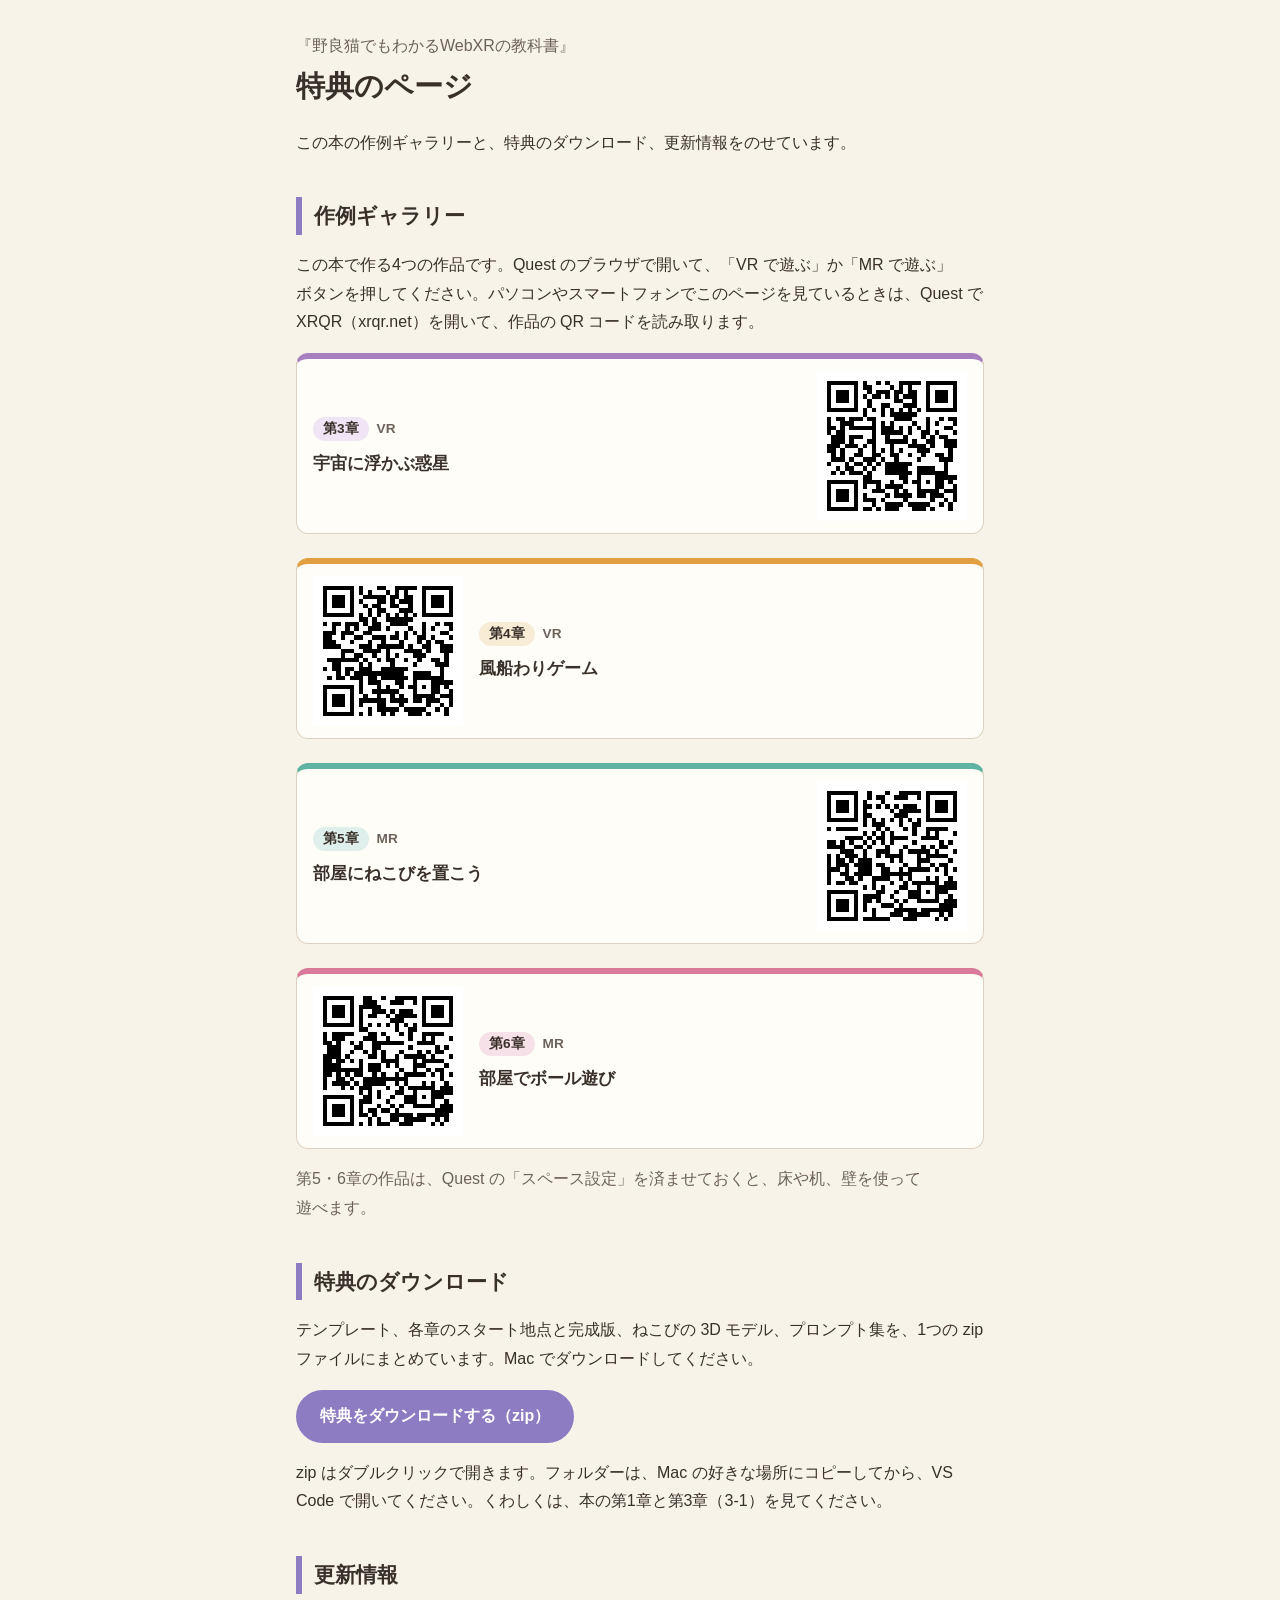
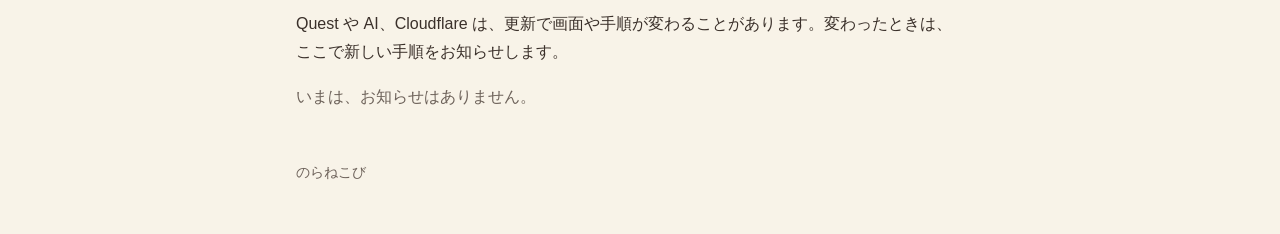
==== index.html @ 4e74f36b "VR・MR の文字を章の札の横に置いた" ====
<!doctype html>
<html lang="ja">
<head>
<meta charset="utf-8">
<meta name="viewport" content="width=device-width, initial-scale=1">
<title>特典のページ｜野良猫でもわかるWebXRの教科書</title>
<meta name="description" content="『野良猫でもわかるWebXRの教科書』の特典のページ。作例ギャラリー、特典のダウンロード、更新情報をのせています。">
<!-- 本の特典のページ（https://bb999.github.io/webxr-book/）。samples/tools/make-site.sh が、作例ギャラリーと特典の zip といっしょに組んで公開する -->
<style>
  :root { --ink: #3a302a; --sub: #6d625a; --paper: #f8f3e8; --card: #fffdf8; --line: #ddd2c2; --accent: #8e7cc3; }
  * { box-sizing: border-box; }
  body { margin: 0; background: var(--paper); color: var(--ink); font-family: "Hiragino Sans", "Hiragino Kaku Gothic ProN", "BIZ UDPGothic", "Noto Sans JP", sans-serif; line-height: 1.8; word-break: auto-phrase; }
  main { max-width: 720px; margin: 0 auto; padding: 32px 16px 48px; }
  .book { margin: 0; color: var(--sub); }
  h1 { margin: 0 0 8px; font-size: 1.8rem; }
  h2 { margin: 40px 0 12px; padding-left: 12px; border-left: 6px solid var(--accent); font-size: 1.3rem; }
  .works { list-style: none; margin: 0; padding: 0; display: grid; gap: 24px; }
  .works li:nth-child(even) a { flex-direction: row-reverse; }   /* QR コードを左右交互に置いて、となりの QR コードと離す（XRQR は、カメラにほかの QR コードも映ると読み取りに失敗する） */
  .works a { display: flex; align-items: center; gap: 16px; padding: 12px 16px; background: var(--card); border: 1px solid var(--line); border-top: 6px solid var(--ch); border-radius: 12px; color: inherit; text-decoration: none; }
  .works a:hover, .works a:focus-visible { border-color: var(--ch); }
  .name { flex: 1; }
  .ch { display: inline-block; padding: 0 10px; border-radius: 999px; background: var(--pale); font-size: 0.85rem; font-weight: bold; }
  .kind { margin-left: 8px; font-size: 0.85rem; font-weight: bold; color: var(--sub); }
  .works b { display: block; margin-top: 6px; font-size: 1.05rem; }
  .qr { flex: none; width: 150px; padding: 10px; background: #fff; }   /* まわりの白は、読み取りに要る余白 */
  .qr svg { display: block; width: 100%; height: auto; }
  .download { display: inline-block; padding: 12px 24px; border-radius: 999px; background: var(--accent); color: #fff; font-weight: bold; text-decoration: none; }
  .note, .empty { color: var(--sub); }
  footer { margin-top: 48px; color: var(--sub); font-size: 0.9rem; }
</style>
</head>
<body>
<main>
  <header>
    <p class="book">『野良猫でもわかるWebXRの教科書』</p>
    <h1>特典のページ</h1>
    <p>この本の作例ギャラリーと、特典のダウンロード、更新情報をのせています。</p>
  </header>

  <section>
    <h2>作例ギャラリー</h2>
    <p>この本で作る4つの作品です。Quest のブラウザで開いて、「VR で遊ぶ」か「MR で遊ぶ」ボタンを押してください。パソコンやスマートフォンでこのページを見ているときは、Quest で XRQR（xrqr.net）を開いて、作品の QR コードを読み取ります。</p>
    <ul class="works">
      <li><a href="ch03/" style="--ch: #a67fbf; --pale: #efe5f4"><span class="name"><span class="ch">第3章</span><span class="kind">VR</span><b>宇宙に浮かぶ惑星</b></span><span class="qr"><svg xmlns="http://www.w3.org/2000/svg" viewBox="0 0 29 29" shape-rendering="crispEdges"><path fill="#ffffff" d="M0 0h29v29H0z"/><path stroke="#000000" d="M0 0.5h7m1 0h1m2 0h1m1 0h1m2 0h5m1 0h7M0 1.5h1m5 0h1m1 0h2m4 0h1m1 0h1m1 0h1m3 0h1m5 0h1M0 2.5h1m1 0h3m1 0h1m2 0h1m1 0h3m1 0h2m1 0h2m2 0h1m1 0h3m1 0h1M0 3.5h1m1 0h3m1 0h1m1 0h1m1 0h2m1 0h1m1 0h1m1 0h3m2 0h1m1 0h3m1 0h1M0 4.5h1m1 0h3m1 0h1m2 0h1m5 0h2m2 0h1m2 0h1m1 0h3m1 0h1M0 5.5h1m5 0h1m2 0h1m2 0h2m3 0h3m2 0h1m5 0h1M0 6.5h7m1 0h1m1 0h1m1 0h1m1 0h1m1 0h1m1 0h1m1 0h1m1 0h7M8 7.5h1m3 0h1m1 0h6M0 8.5h1m1 0h2m1 0h3m1 0h2m4 0h4m3 0h1m2 0h1m1 0h2M0 9.5h1m2 0h3m4 0h1m1 0h1m1 0h1m4 0h1m2 0h1m1 0h1m3 0h1M0 10.5h2m1 0h1m1 0h6m1 0h3m1 0h1m1 0h1m1 0h1m1 0h1m3 0h2M0 11.5h1m1 0h2m6 0h1m1 0h5m1 0h1m2 0h2m1 0h1m3 0h1M1 12.5h3m1 0h3m2 0h1m2 0h1m3 0h1m3 0h1m1 0h1m1 0h2M1 13.5h3m1 0h1m3 0h2m2 0h5m1 0h1m2 0h2m2 0h3M0 14.5h3m1 0h3m1 0h1m1 0h1m3 0h1m3 0h4m1 0h1m2 0h3M0 15.5h2m1 0h1m3 0h1m2 0h1m1 0h1m1 0h1m1 0h1m3 0h3m4 0h1M1 16.5h1m1 0h1m2 0h2m2 0h2m2 0h2m2 0h1m2 0h1m2 0h2m1 0h1M1 17.5h3m1 0h1m2 0h3m1 0h1m2 0h1m4 0h1m4 0h3M0 18.5h1m3 0h1m1 0h2m1 0h1m1 0h1m1 0h6m7 0h1M2 19.5h1m1 0h2m2 0h1m1 0h1m2 0h5m2 0h4m2 0h1M1 20.5h1m1 0h1m1 0h3m1 0h1m3 0h6m1 0h7M8 21.5h2m6 0h2m2 0h1m3 0h5M0 22.5h7m1 0h4m2 0h1m2 0h1m1 0h2m1 0h1m1 0h2m1 0h1M0 23.5h1m5 0h1m1 0h1m2 0h1m1 0h4m3 0h1m3 0h2m2 0h1M0 24.5h1m1 0h3m1 0h1m3 0h3m2 0h1m1 0h1m2 0h5m1 0h3M0 25.5h1m1 0h3m1 0h1m1 0h1m4 0h1m1 0h4m1 0h2m1 0h3m2 0h1M0 26.5h1m1 0h3m1 0h1m1 0h3m1 0h1m4 0h1m5 0h1m2 0h1m1 0h1M0 27.5h1m5 0h1m3 0h1m2 0h4m1 0h5m2 0h1m1 0h1M0 28.5h7m1 0h2m1 0h1m1 0h3m3 0h3m1 0h1m3 0h1"/></svg>
</span></a></li>
      <li><a href="ch04/" style="--ch: #e0a040; --pale: #f8ecd6"><span class="name"><span class="ch">第4章</span><span class="kind">VR</span><b>風船わりゲーム</b></span><span class="qr"><svg xmlns="http://www.w3.org/2000/svg" viewBox="0 0 29 29" shape-rendering="crispEdges"><path fill="#ffffff" d="M0 0h29v29H0z"/><path stroke="#000000" d="M0 0.5h7m1 0h1m3 0h2m2 0h5m1 0h7M0 1.5h1m5 0h1m1 0h1m1 0h1m3 0h1m1 0h1m1 0h1m3 0h1m5 0h1M0 2.5h1m1 0h3m1 0h1m2 0h5m1 0h2m1 0h2m2 0h1m1 0h3m1 0h1M0 3.5h1m1 0h3m1 0h1m1 0h1m3 0h2m1 0h1m1 0h3m2 0h1m1 0h3m1 0h1M0 4.5h1m1 0h3m1 0h1m2 0h1m1 0h2m2 0h2m2 0h1m2 0h1m1 0h3m1 0h1M0 5.5h1m5 0h1m3 0h1m1 0h2m3 0h3m2 0h1m5 0h1M0 6.5h7m1 0h1m1 0h1m1 0h1m1 0h1m1 0h1m1 0h1m1 0h1m1 0h7M8 7.5h2m1 0h1m2 0h6M0 8.5h1m1 0h2m1 0h3m1 0h1m1 0h2m2 0h4m3 0h1m2 0h1m1 0h2M2 9.5h1m2 0h1m1 0h1m2 0h3m1 0h1m4 0h1m2 0h1m1 0h1m3 0h1M0 10.5h3m1 0h3m2 0h2m5 0h1m1 0h1m1 0h1m1 0h1m3 0h2M0 11.5h2m2 0h1m2 0h2m2 0h3m1 0h2m1 0h1m2 0h2m1 0h1m3 0h1M0 12.5h3m3 0h1m3 0h1m2 0h1m3 0h1m3 0h1m1 0h1m1 0h2M0 13.5h4m4 0h3m1 0h6m1 0h1m2 0h2m2 0h3M4 14.5h3m2 0h4m1 0h1m3 0h4m1 0h1m2 0h3M4 15.5h1m2 0h2m2 0h1m2 0h1m1 0h1m3 0h3m4 0h1M1 16.5h7m1 0h1m2 0h1m1 0h2m2 0h1m2 0h1m2 0h2m1 0h1M2 17.5h2m4 0h1m1 0h1m4 0h1m4 0h1m4 0h3M0 18.5h1m1 0h2m1 0h2m1 0h3m2 0h6m7 0h1M3 19.5h1m1 0h1m1 0h11m2 0h4m2 0h1M1 20.5h1m1 0h2m1 0h3m1 0h2m1 0h6m1 0h7M8 21.5h1m1 0h3m3 0h2m2 0h1m3 0h5M0 22.5h7m1 0h1m3 0h1m1 0h1m2 0h1m1 0h2m1 0h1m1 0h2m1 0h1M0 23.5h1m5 0h1m1 0h1m2 0h6m3 0h1m3 0h2m2 0h1M0 24.5h1m1 0h3m1 0h1m2 0h1m2 0h1m2 0h1m1 0h1m2 0h5m1 0h3M0 25.5h1m1 0h3m1 0h1m1 0h6m1 0h4m1 0h2m1 0h3m2 0h1M0 26.5h1m1 0h3m1 0h1m1 0h1m3 0h2m3 0h1m5 0h1m2 0h1m1 0h1M0 27.5h1m5 0h1m3 0h1m1 0h5m1 0h5m2 0h1m1 0h1M0 28.5h7m1 0h1m1 0h1m2 0h1m1 0h1m3 0h3m1 0h1m3 0h1"/></svg>
</span></a></li>
      <li><a href="ch05/" style="--ch: #5fb3a1; --pale: #dff0ec"><span class="name"><span class="ch">第5章</span><span class="kind">MR</span><b>部屋にねこびを置こう</b></span><span class="qr"><svg xmlns="http://www.w3.org/2000/svg" viewBox="0 0 29 29" shape-rendering="crispEdges"><path fill="#ffffff" d="M0 0h29v29H0z"/><path stroke="#000000" d="M0 0.5h7m2 0h1m3 0h1m2 0h5m1 0h7M0 1.5h1m5 0h1m2 0h1m1 0h2m2 0h3m2 0h1m1 0h1m5 0h1M0 2.5h1m1 0h3m1 0h1m1 0h1m3 0h1m9 0h1m1 0h3m1 0h1M0 3.5h1m1 0h3m1 0h1m1 0h2m1 0h1m1 0h1m1 0h1m1 0h3m2 0h1m1 0h3m1 0h1M0 4.5h1m1 0h3m1 0h1m1 0h1m5 0h1m1 0h5m1 0h1m1 0h3m1 0h1M0 5.5h1m5 0h1m1 0h2m5 0h3m4 0h1m5 0h1M0 6.5h7m1 0h1m1 0h1m1 0h1m1 0h1m1 0h1m1 0h1m1 0h1m1 0h7M8 7.5h1m1 0h3m3 0h1m2 0h2M0 8.5h1m1 0h5m4 0h1m1 0h1m3 0h1m1 0h1m2 0h5M8 9.5h1m1 0h1m1 0h1m1 0h1m4 0h1m2 0h1m1 0h1m3 0h1M4 10.5h4m1 0h1m1 0h2m1 0h4m3 0h4M0 11.5h2m1 0h1m1 0h1m2 0h1m1 0h1m1 0h1m1 0h1m4 0h1m5 0h1m1 0h1M0 12.5h4m2 0h2m1 0h1m3 0h1m3 0h1m3 0h1m1 0h1m1 0h2M3 13.5h3m2 0h1m2 0h3m2 0h1m1 0h5m1 0h1m3 0h1M0 14.5h1m1 0h1m1 0h3m1 0h1m2 0h1m1 0h4m3 0h1m1 0h5M0 15.5h1m1 0h2m1 0h1m1 0h3m4 0h1m1 0h1m3 0h3m4 0h1M0 16.5h1m1 0h3m1 0h4m1 0h2m4 0h1m2 0h1m2 0h1m1 0h2M0 17.5h3m1 0h1m2 0h3m2 0h2m2 0h1m1 0h5m1 0h1m1 0h1m1 0h1M0 18.5h1m2 0h2m1 0h4m2 0h7m7 0h1M0 19.5h1m3 0h2m1 0h1m2 0h4m2 0h1m1 0h1m3 0h1m1 0h1m2 0h1M0 20.5h1m1 0h2m1 0h2m3 0h1m3 0h1m2 0h1m1 0h6m1 0h3M8 21.5h1m1 0h1m1 0h1m3 0h2m2 0h1m3 0h5M0 22.5h7m4 0h2m2 0h1m2 0h3m1 0h1m1 0h3M0 23.5h1m5 0h1m1 0h4m2 0h1m3 0h3m3 0h1m2 0h1M0 24.5h1m1 0h3m1 0h1m1 0h2m1 0h1m3 0h1m1 0h1m2 0h5m1 0h3M0 25.5h1m1 0h3m1 0h1m1 0h1m3 0h3m1 0h1m8 0h4M0 26.5h1m1 0h3m1 0h1m1 0h1m1 0h1m4 0h5m1 0h7M0 27.5h1m5 0h1m3 0h1m3 0h3m1 0h5m2 0h1m1 0h1M0 28.5h7m1 0h6m3 0h3m4 0h1m1 0h1"/></svg>
</span></a></li>
      <li><a href="ch06/" style="--ch: #d97a9a; --pale: #f6e1e8"><span class="name"><span class="ch">第6章</span><span class="kind">MR</span><b>部屋でボール遊び</b></span><span class="qr"><svg xmlns="http://www.w3.org/2000/svg" viewBox="0 0 29 29" shape-rendering="crispEdges"><path fill="#ffffff" d="M0 0h29v29H0z"/><path stroke="#000000" d="M0 0.5h7m2 0h2m2 0h1m2 0h5m1 0h7M0 1.5h1m5 0h1m2 0h3m3 0h3m2 0h1m1 0h1m5 0h1M0 2.5h1m1 0h3m1 0h1m1 0h5m9 0h1m1 0h3m1 0h1M0 3.5h1m1 0h3m1 0h1m1 0h1m2 0h3m1 0h1m1 0h3m2 0h1m1 0h3m1 0h1M0 4.5h1m1 0h3m1 0h1m1 0h1m1 0h2m2 0h1m1 0h5m1 0h1m1 0h3m1 0h1M0 5.5h1m5 0h1m1 0h1m6 0h3m4 0h1m5 0h1M0 6.5h7m1 0h1m1 0h1m1 0h1m1 0h1m1 0h1m1 0h1m1 0h1m1 0h7M8 7.5h2m6 0h1m2 0h2M0 8.5h1m1 0h5m3 0h2m1 0h1m3 0h1m1 0h1m2 0h5M0 9.5h1m1 0h3m4 0h3m2 0h1m4 0h1m2 0h1m1 0h1m3 0h1M0 10.5h2m1 0h1m2 0h1m1 0h1m2 0h7m3 0h4M1 11.5h3m3 0h2m2 0h2m6 0h1m5 0h1m1 0h1M1 12.5h3m2 0h1m2 0h1m1 0h1m1 0h1m3 0h1m3 0h1m1 0h1m1 0h2M0 13.5h4m1 0h1m4 0h2m1 0h1m2 0h1m1 0h5m1 0h1m3 0h1M0 14.5h2m1 0h2m1 0h1m1 0h1m4 0h4m3 0h1m1 0h5M0 15.5h4m4 0h1m1 0h3m1 0h1m1 0h1m3 0h3m4 0h1M0 16.5h9m1 0h3m4 0h1m2 0h1m2 0h1m1 0h2M0 17.5h2m1 0h1m1 0h1m1 0h2m2 0h1m1 0h1m2 0h1m1 0h5m1 0h1m1 0h1m1 0h1M0 18.5h1m2 0h2m1 0h1m2 0h10m7 0h1M0 19.5h1m1 0h4m1 0h1m1 0h5m2 0h1m1 0h1m3 0h1m1 0h1m2 0h1M0 20.5h1m3 0h1m1 0h1m1 0h3m3 0h1m2 0h1m1 0h6m1 0h3M8 21.5h1m1 0h1m1 0h1m3 0h2m2 0h1m3 0h5M0 22.5h7m2 0h2m1 0h1m2 0h1m2 0h3m1 0h1m1 0h3M0 23.5h1m5 0h1m1 0h3m3 0h1m3 0h3m3 0h1m2 0h1M0 24.5h1m1 0h3m1 0h1m1 0h1m3 0h1m2 0h1m1 0h1m2 0h5m1 0h3M0 25.5h1m1 0h3m1 0h1m1 0h1m1 0h2m1 0h2m1 0h1m8 0h4M0 26.5h1m1 0h3m1 0h1m1 0h2m1 0h1m3 0h5m1 0h7M0 27.5h1m5 0h1m3 0h1m1 0h1m2 0h2m1 0h5m2 0h1m1 0h1M0 28.5h7m1 0h1m1 0h1m1 0h3m2 0h3m4 0h1m1 0h1"/></svg>
</span></a></li>
    </ul>
    <p class="note">第5・6章の作品は、Quest の「スペース設定」を済ませておくと、床や机、壁を使って遊べます。</p>
  </section>

  <section>
    <h2>特典のダウンロード</h2>
    <p>テンプレート、各章のスタート地点と完成版、ねこびの 3D モデル、プロンプト集を、1つの zip ファイルにまとめています。Mac でダウンロードしてください。</p>
    <p><a class="download" href="webxr-book-bonus.zip" download>特典をダウンロードする（zip）</a></p>
    <p>zip はダブルクリックで開きます。フォルダーは、Mac の好きな場所にコピーしてから、VS Code で開いてください。くわしくは、本の第1章と第3章（3-1）を見てください。</p>
  </section>

  <section>
    <h2>更新情報</h2>
    <p>Quest や AI、Cloudflare は、更新で画面や手順が変わることがあります。変わったときは、ここで新しい手順をお知らせします。</p>
    <p class="empty">いまは、お知らせはありません。</p>
  </section>

  <footer>のらねこび</footer>
</main>
</body>
</html>
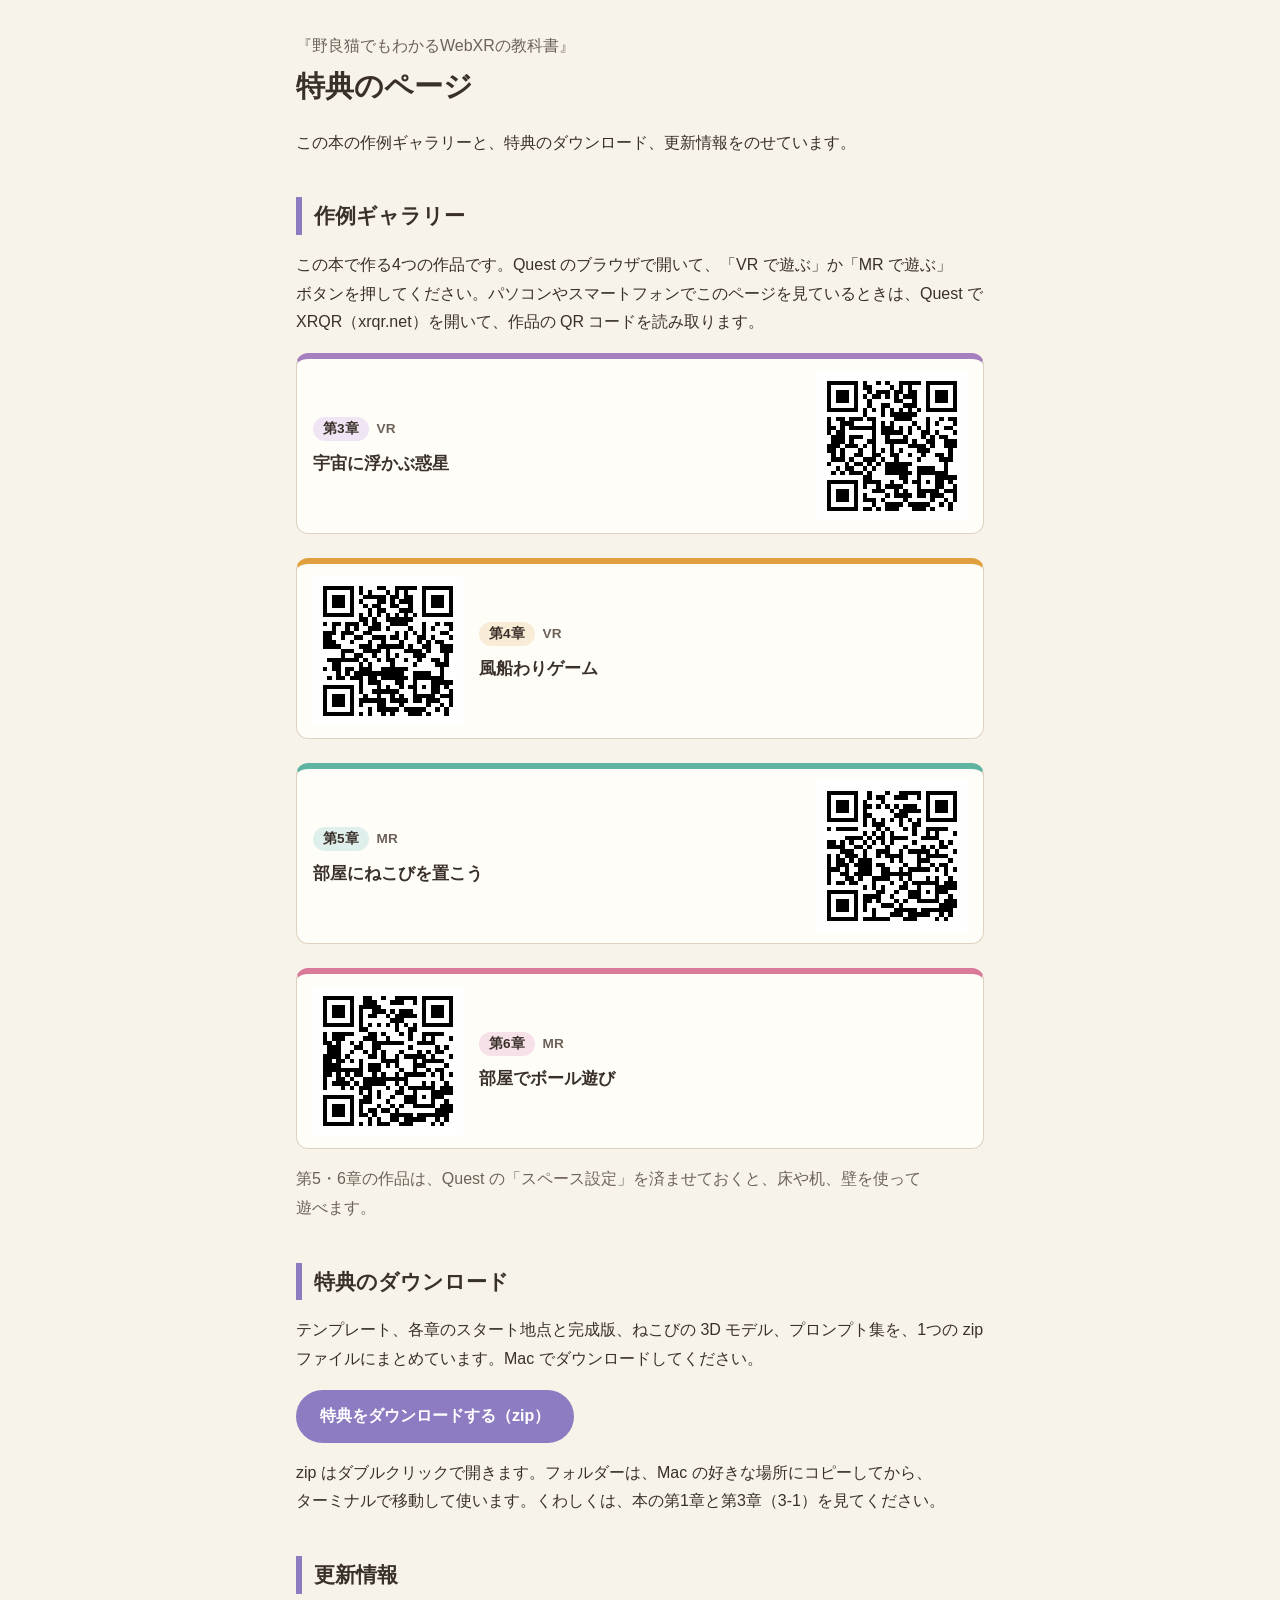
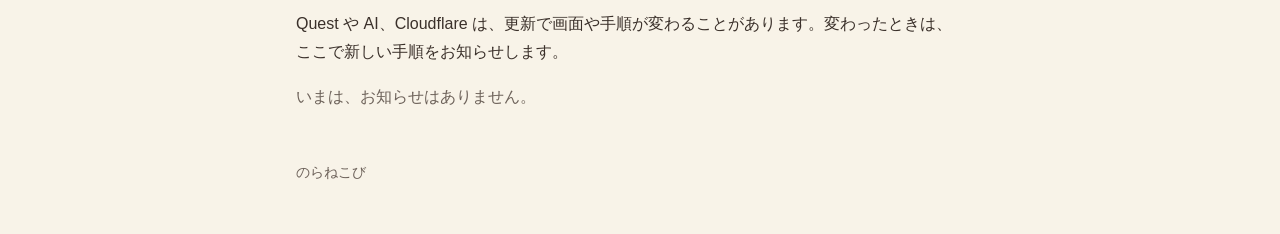
==== commit 1f9ab197: "ダウンロードの説明を、VS Code からターミナルに直した" ====
--- a/index.html
+++ b/index.html
@@ -57,7 +57,7 @@
     <h2>特典のダウンロード</h2>
     <p>テンプレート、各章のスタート地点と完成版、ねこびの 3D モデル、プロンプト集を、1つの zip ファイルにまとめています。Mac でダウンロードしてください。</p>
     <p><a class="download" href="webxr-book-bonus.zip" download>特典をダウンロードする（zip）</a></p>
-    <p>zip はダブルクリックで開きます。フォルダーは、Mac の好きな場所にコピーしてから、VS Code で開いてください。くわしくは、本の第1章と第3章（3-1）を見てください。</p>
+    <p>zip はダブルクリックで開きます。フォルダーは、Mac の好きな場所にコピーしてから、ターミナルで移動して使います。くわしくは、本の第1章と第3章（3-1）を見てください。</p>
   </section>
 
   <section>
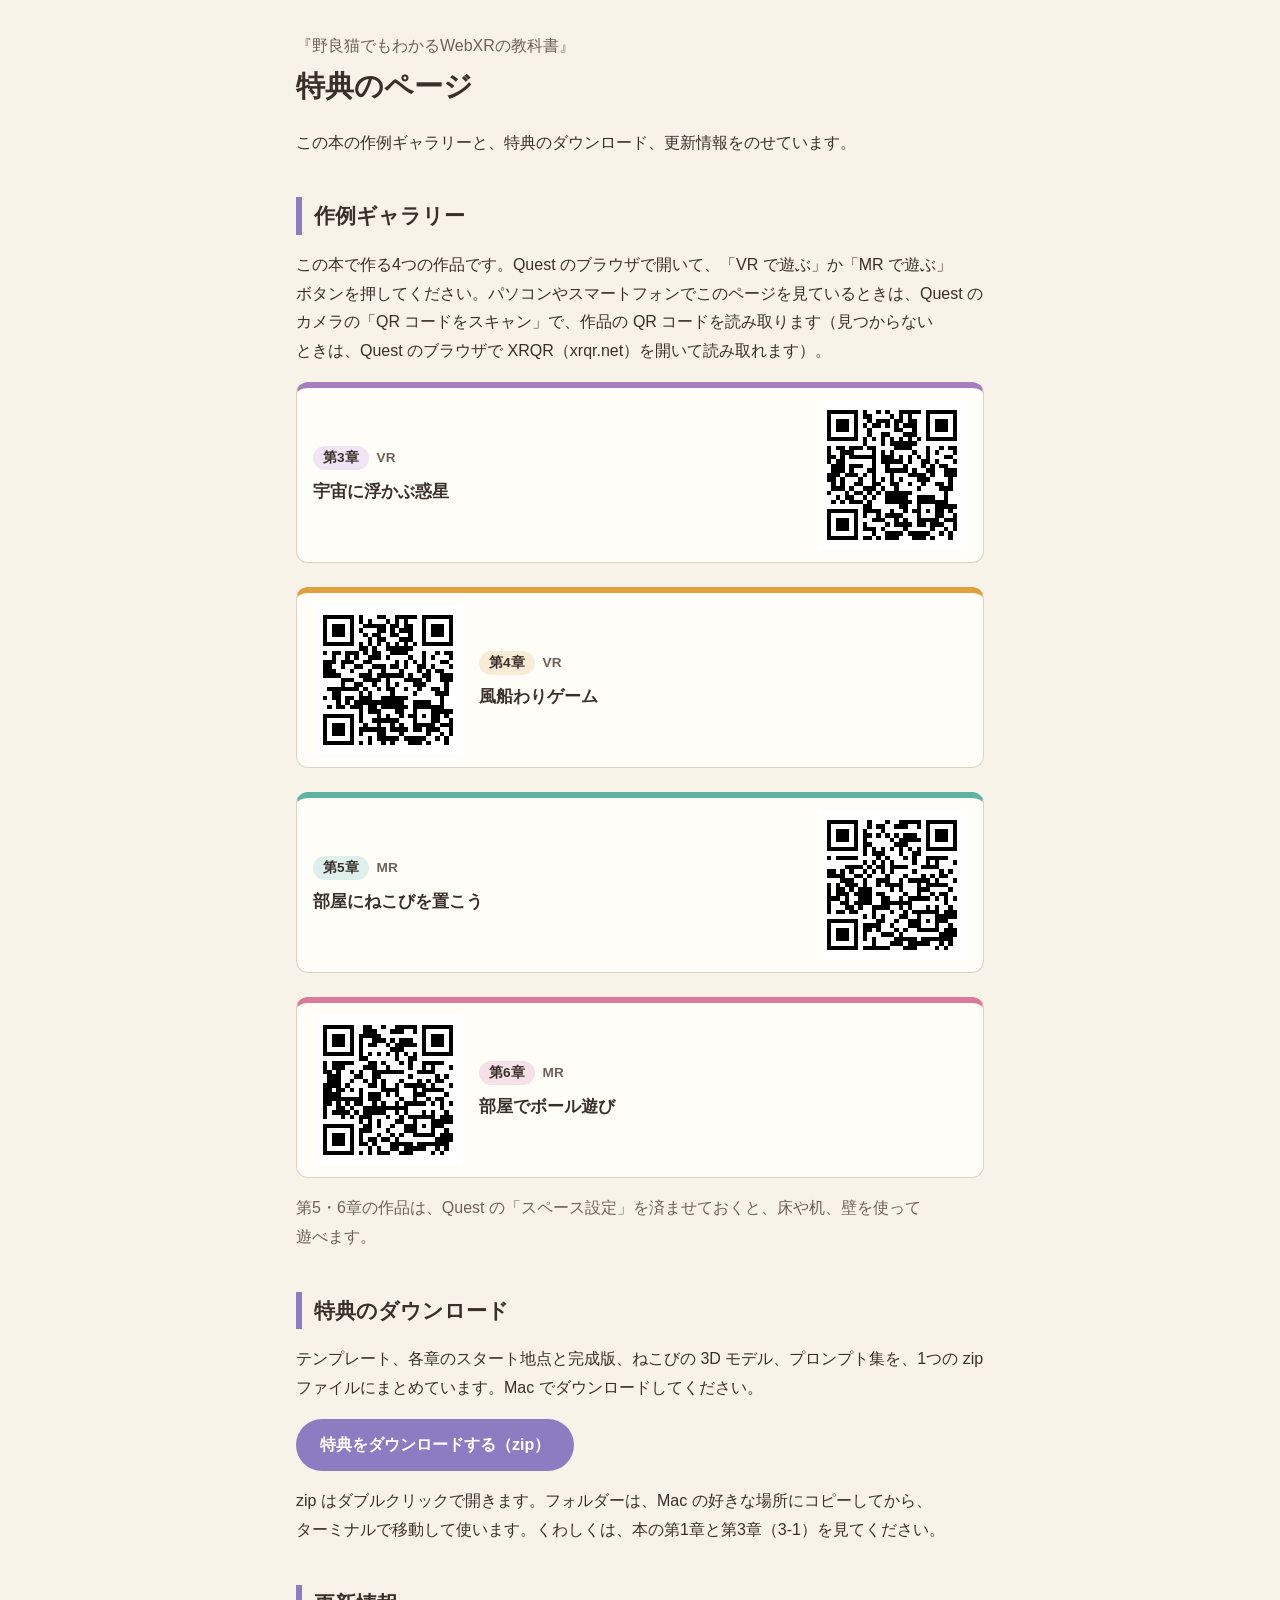
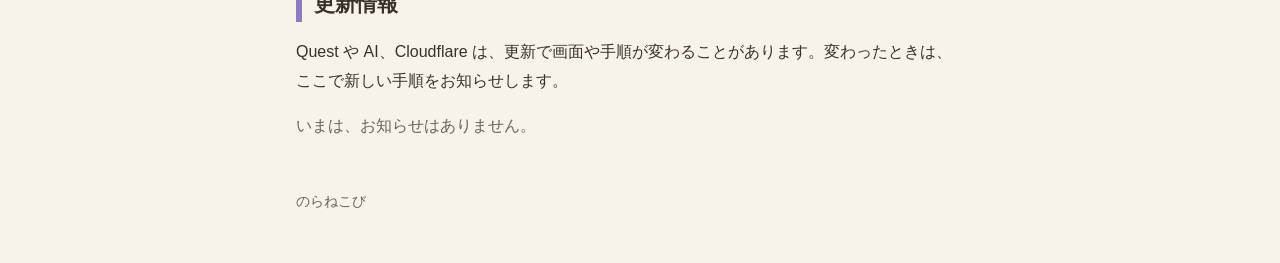
==== commit 1adced27: "特典のページの QR コードの説明を、Quest 純正の「QR コードをスキャン」に変えた" ====
--- a/index.html
+++ b/index.html
@@ -15,7 +15,7 @@
   h1 { margin: 0 0 8px; font-size: 1.8rem; }
   h2 { margin: 40px 0 12px; padding-left: 12px; border-left: 6px solid var(--accent); font-size: 1.3rem; }
   .works { list-style: none; margin: 0; padding: 0; display: grid; gap: 24px; }
-  .works li:nth-child(even) a { flex-direction: row-reverse; }   /* QR コードを左右交互に置いて、となりの QR コードと離す（XRQR は、カメラにほかの QR コードも映ると読み取りに失敗する） */
+  .works li:nth-child(even) a { flex-direction: row-reverse; }   /* QR コードを左右交互に置いて、となりの QR コードと離す（XRQR は、カメラにほかの QR コードも映ると読み取りに失敗する。更新の届いていない Quest では XRQR を使う） */
   .works a { display: flex; align-items: center; gap: 16px; padding: 12px 16px; background: var(--card); border: 1px solid var(--line); border-top: 6px solid var(--ch); border-radius: 12px; color: inherit; text-decoration: none; }
   .works a:hover, .works a:focus-visible { border-color: var(--ch); }
   .name { flex: 1; }
@@ -39,7 +39,7 @@
 
   <section>
     <h2>作例ギャラリー</h2>
-    <p>この本で作る4つの作品です。Quest のブラウザで開いて、「VR で遊ぶ」か「MR で遊ぶ」ボタンを押してください。パソコンやスマートフォンでこのページを見ているときは、Quest で XRQR（xrqr.net）を開いて、作品の QR コードを読み取ります。</p>
+    <p>この本で作る4つの作品です。Quest のブラウザで開いて、「VR で遊ぶ」か「MR で遊ぶ」ボタンを押してください。パソコンやスマートフォンでこのページを見ているときは、Quest のカメラの「QR コードをスキャン」で、作品の QR コードを読み取ります（見つからないときは、Quest のブラウザで XRQR（xrqr.net）を開いて読み取れます）。</p>
     <ul class="works">
       <li><a href="ch03/" style="--ch: #a67fbf; --pale: #efe5f4"><span class="name"><span class="ch">第3章</span><span class="kind">VR</span><b>宇宙に浮かぶ惑星</b></span><span class="qr"><svg xmlns="http://www.w3.org/2000/svg" viewBox="0 0 29 29" shape-rendering="crispEdges"><path fill="#ffffff" d="M0 0h29v29H0z"/><path stroke="#000000" d="M0 0.5h7m1 0h1m2 0h1m1 0h1m2 0h5m1 0h7M0 1.5h1m5 0h1m1 0h2m4 0h1m1 0h1m1 0h1m3 0h1m5 0h1M0 2.5h1m1 0h3m1 0h1m2 0h1m1 0h3m1 0h2m1 0h2m2 0h1m1 0h3m1 0h1M0 3.5h1m1 0h3m1 0h1m1 0h1m1 0h2m1 0h1m1 0h1m1 0h3m2 0h1m1 0h3m1 0h1M0 4.5h1m1 0h3m1 0h1m2 0h1m5 0h2m2 0h1m2 0h1m1 0h3m1 0h1M0 5.5h1m5 0h1m2 0h1m2 0h2m3 0h3m2 0h1m5 0h1M0 6.5h7m1 0h1m1 0h1m1 0h1m1 0h1m1 0h1m1 0h1m1 0h1m1 0h7M8 7.5h1m3 0h1m1 0h6M0 8.5h1m1 0h2m1 0h3m1 0h2m4 0h4m3 0h1m2 0h1m1 0h2M0 9.5h1m2 0h3m4 0h1m1 0h1m1 0h1m4 0h1m2 0h1m1 0h1m3 0h1M0 10.5h2m1 0h1m1 0h6m1 0h3m1 0h1m1 0h1m1 0h1m1 0h1m3 0h2M0 11.5h1m1 0h2m6 0h1m1 0h5m1 0h1m2 0h2m1 0h1m3 0h1M1 12.5h3m1 0h3m2 0h1m2 0h1m3 0h1m3 0h1m1 0h1m1 0h2M1 13.5h3m1 0h1m3 0h2m2 0h5m1 0h1m2 0h2m2 0h3M0 14.5h3m1 0h3m1 0h1m1 0h1m3 0h1m3 0h4m1 0h1m2 0h3M0 15.5h2m1 0h1m3 0h1m2 0h1m1 0h1m1 0h1m1 0h1m3 0h3m4 0h1M1 16.5h1m1 0h1m2 0h2m2 0h2m2 0h2m2 0h1m2 0h1m2 0h2m1 0h1M1 17.5h3m1 0h1m2 0h3m1 0h1m2 0h1m4 0h1m4 0h3M0 18.5h1m3 0h1m1 0h2m1 0h1m1 0h1m1 0h6m7 0h1M2 19.5h1m1 0h2m2 0h1m1 0h1m2 0h5m2 0h4m2 0h1M1 20.5h1m1 0h1m1 0h3m1 0h1m3 0h6m1 0h7M8 21.5h2m6 0h2m2 0h1m3 0h5M0 22.5h7m1 0h4m2 0h1m2 0h1m1 0h2m1 0h1m1 0h2m1 0h1M0 23.5h1m5 0h1m1 0h1m2 0h1m1 0h4m3 0h1m3 0h2m2 0h1M0 24.5h1m1 0h3m1 0h1m3 0h3m2 0h1m1 0h1m2 0h5m1 0h3M0 25.5h1m1 0h3m1 0h1m1 0h1m4 0h1m1 0h4m1 0h2m1 0h3m2 0h1M0 26.5h1m1 0h3m1 0h1m1 0h3m1 0h1m4 0h1m5 0h1m2 0h1m1 0h1M0 27.5h1m5 0h1m3 0h1m2 0h4m1 0h5m2 0h1m1 0h1M0 28.5h7m1 0h2m1 0h1m1 0h3m3 0h3m1 0h1m3 0h1"/></svg>
 </span></a></li>
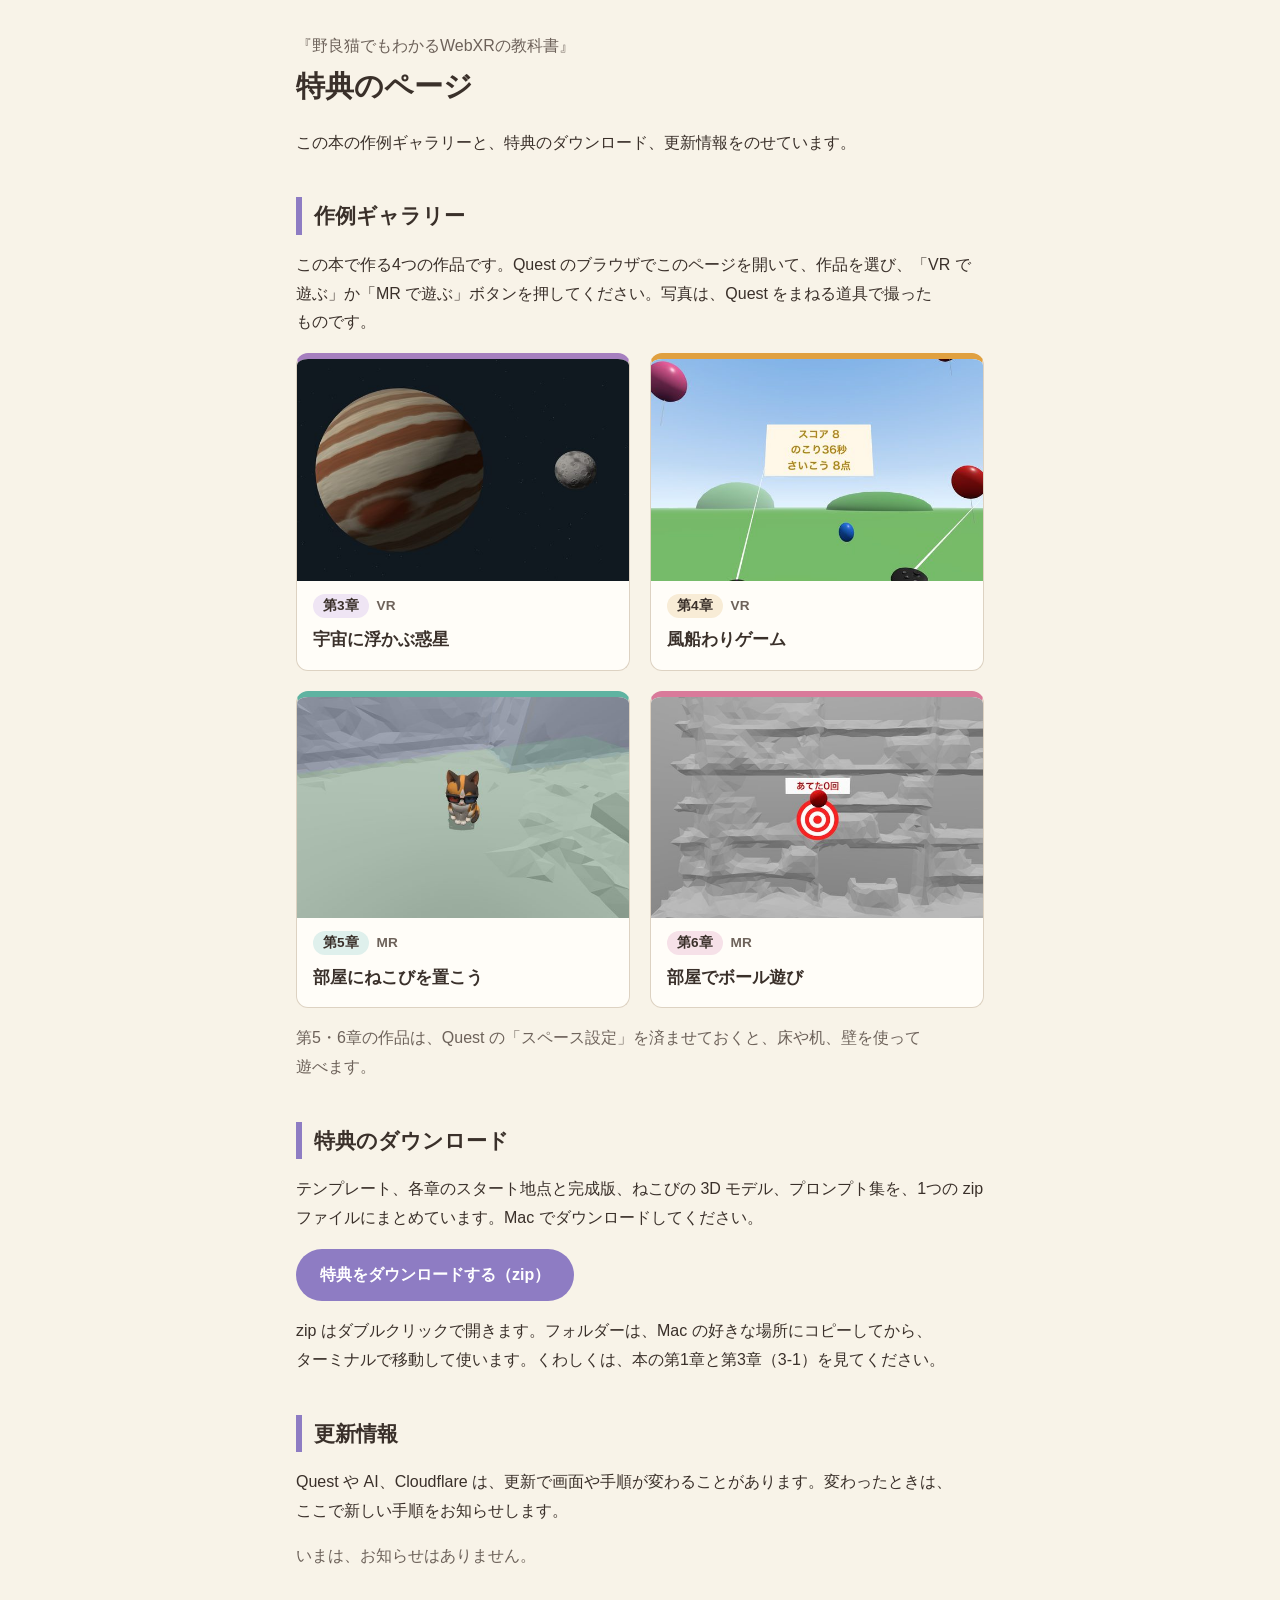
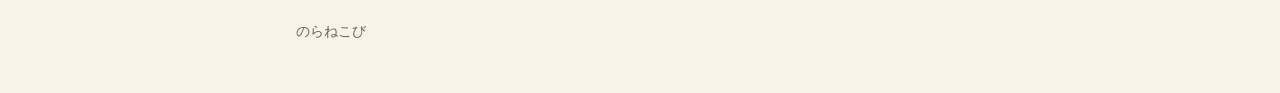
==== commit 568d70a7: "特典のページの作品カードを写真にして、QR コードを外した" ====
--- a/index.html
+++ b/index.html
@@ -14,16 +14,14 @@
   .book { margin: 0; color: var(--sub); }
   h1 { margin: 0 0 8px; font-size: 1.8rem; }
   h2 { margin: 40px 0 12px; padding-left: 12px; border-left: 6px solid var(--accent); font-size: 1.3rem; }
-  .works { list-style: none; margin: 0; padding: 0; display: grid; gap: 24px; }
-  .works li:nth-child(even) a { flex-direction: row-reverse; }   /* QR コードを左右交互に置いて、となりの QR コードと離す（XRQR は、カメラにほかの QR コードも映ると読み取りに失敗する。更新の届いていない Quest では XRQR を使う） */
-  .works a { display: flex; align-items: center; gap: 16px; padding: 12px 16px; background: var(--card); border: 1px solid var(--line); border-top: 6px solid var(--ch); border-radius: 12px; color: inherit; text-decoration: none; }
+  .works { list-style: none; margin: 0; padding: 0; display: grid; grid-template-columns: repeat(auto-fit, minmax(260px, 1fr)); gap: 20px; }
+  .works a { display: block; overflow: hidden; background: var(--card); border: 1px solid var(--line); border-top: 6px solid var(--ch); border-radius: 12px; color: inherit; text-decoration: none; }
   .works a:hover, .works a:focus-visible { border-color: var(--ch); }
-  .name { flex: 1; }
+  .works img { display: block; width: 100%; height: auto; aspect-ratio: 3 / 2; object-fit: cover; background: var(--pale); }
+  .name { display: block; padding: 10px 16px 14px; }
   .ch { display: inline-block; padding: 0 10px; border-radius: 999px; background: var(--pale); font-size: 0.85rem; font-weight: bold; }
   .kind { margin-left: 8px; font-size: 0.85rem; font-weight: bold; color: var(--sub); }
   .works b { display: block; margin-top: 6px; font-size: 1.05rem; }
-  .qr { flex: none; width: 150px; padding: 10px; background: #fff; }   /* まわりの白は、読み取りに要る余白 */
-  .qr svg { display: block; width: 100%; height: auto; }
   .download { display: inline-block; padding: 12px 24px; border-radius: 999px; background: var(--accent); color: #fff; font-weight: bold; text-decoration: none; }
   .note, .empty { color: var(--sub); }
   footer { margin-top: 48px; color: var(--sub); font-size: 0.9rem; }
@@ -39,16 +37,12 @@
 
   <section>
     <h2>作例ギャラリー</h2>
-    <p>この本で作る4つの作品です。Quest のブラウザで開いて、「VR で遊ぶ」か「MR で遊ぶ」ボタンを押してください。パソコンやスマートフォンでこのページを見ているときは、Quest のカメラの「QR コードをスキャン」で、作品の QR コードを読み取ります（見つからないときは、Quest のブラウザで XRQR（xrqr.net）を開いて読み取れます）。</p>
+    <p>この本で作る4つの作品です。Quest のブラウザでこのページを開いて、作品を選び、「VR で遊ぶ」か「MR で遊ぶ」ボタンを押してください。写真は、Quest をまねる道具で撮ったものです。</p>
     <ul class="works">
-      <li><a href="ch03/" style="--ch: #a67fbf; --pale: #efe5f4"><span class="name"><span class="ch">第3章</span><span class="kind">VR</span><b>宇宙に浮かぶ惑星</b></span><span class="qr"><svg xmlns="http://www.w3.org/2000/svg" viewBox="0 0 29 29" shape-rendering="crispEdges"><path fill="#ffffff" d="M0 0h29v29H0z"/><path stroke="#000000" d="M0 0.5h7m1 0h1m2 0h1m1 0h1m2 0h5m1 0h7M0 1.5h1m5 0h1m1 0h2m4 0h1m1 0h1m1 0h1m3 0h1m5 0h1M0 2.5h1m1 0h3m1 0h1m2 0h1m1 0h3m1 0h2m1 0h2m2 0h1m1 0h3m1 0h1M0 3.5h1m1 0h3m1 0h1m1 0h1m1 0h2m1 0h1m1 0h1m1 0h3m2 0h1m1 0h3m1 0h1M0 4.5h1m1 0h3m1 0h1m2 0h1m5 0h2m2 0h1m2 0h1m1 0h3m1 0h1M0 5.5h1m5 0h1m2 0h1m2 0h2m3 0h3m2 0h1m5 0h1M0 6.5h7m1 0h1m1 0h1m1 0h1m1 0h1m1 0h1m1 0h1m1 0h1m1 0h7M8 7.5h1m3 0h1m1 0h6M0 8.5h1m1 0h2m1 0h3m1 0h2m4 0h4m3 0h1m2 0h1m1 0h2M0 9.5h1m2 0h3m4 0h1m1 0h1m1 0h1m4 0h1m2 0h1m1 0h1m3 0h1M0 10.5h2m1 0h1m1 0h6m1 0h3m1 0h1m1 0h1m1 0h1m1 0h1m3 0h2M0 11.5h1m1 0h2m6 0h1m1 0h5m1 0h1m2 0h2m1 0h1m3 0h1M1 12.5h3m1 0h3m2 0h1m2 0h1m3 0h1m3 0h1m1 0h1m1 0h2M1 13.5h3m1 0h1m3 0h2m2 0h5m1 0h1m2 0h2m2 0h3M0 14.5h3m1 0h3m1 0h1m1 0h1m3 0h1m3 0h4m1 0h1m2 0h3M0 15.5h2m1 0h1m3 0h1m2 0h1m1 0h1m1 0h1m1 0h1m3 0h3m4 0h1M1 16.5h1m1 0h1m2 0h2m2 0h2m2 0h2m2 0h1m2 0h1m2 0h2m1 0h1M1 17.5h3m1 0h1m2 0h3m1 0h1m2 0h1m4 0h1m4 0h3M0 18.5h1m3 0h1m1 0h2m1 0h1m1 0h1m1 0h6m7 0h1M2 19.5h1m1 0h2m2 0h1m1 0h1m2 0h5m2 0h4m2 0h1M1 20.5h1m1 0h1m1 0h3m1 0h1m3 0h6m1 0h7M8 21.5h2m6 0h2m2 0h1m3 0h5M0 22.5h7m1 0h4m2 0h1m2 0h1m1 0h2m1 0h1m1 0h2m1 0h1M0 23.5h1m5 0h1m1 0h1m2 0h1m1 0h4m3 0h1m3 0h2m2 0h1M0 24.5h1m1 0h3m1 0h1m3 0h3m2 0h1m1 0h1m2 0h5m1 0h3M0 25.5h1m1 0h3m1 0h1m1 0h1m4 0h1m1 0h4m1 0h2m1 0h3m2 0h1M0 26.5h1m1 0h3m1 0h1m1 0h3m1 0h1m4 0h1m5 0h1m2 0h1m1 0h1M0 27.5h1m5 0h1m3 0h1m2 0h4m1 0h5m2 0h1m1 0h1M0 28.5h7m1 0h2m1 0h1m1 0h3m3 0h3m1 0h1m3 0h1"/></svg>
-</span></a></li>
-      <li><a href="ch04/" style="--ch: #e0a040; --pale: #f8ecd6"><span class="name"><span class="ch">第4章</span><span class="kind">VR</span><b>風船わりゲーム</b></span><span class="qr"><svg xmlns="http://www.w3.org/2000/svg" viewBox="0 0 29 29" shape-rendering="crispEdges"><path fill="#ffffff" d="M0 0h29v29H0z"/><path stroke="#000000" d="M0 0.5h7m1 0h1m3 0h2m2 0h5m1 0h7M0 1.5h1m5 0h1m1 0h1m1 0h1m3 0h1m1 0h1m1 0h1m3 0h1m5 0h1M0 2.5h1m1 0h3m1 0h1m2 0h5m1 0h2m1 0h2m2 0h1m1 0h3m1 0h1M0 3.5h1m1 0h3m1 0h1m1 0h1m3 0h2m1 0h1m1 0h3m2 0h1m1 0h3m1 0h1M0 4.5h1m1 0h3m1 0h1m2 0h1m1 0h2m2 0h2m2 0h1m2 0h1m1 0h3m1 0h1M0 5.5h1m5 0h1m3 0h1m1 0h2m3 0h3m2 0h1m5 0h1M0 6.5h7m1 0h1m1 0h1m1 0h1m1 0h1m1 0h1m1 0h1m1 0h1m1 0h7M8 7.5h2m1 0h1m2 0h6M0 8.5h1m1 0h2m1 0h3m1 0h1m1 0h2m2 0h4m3 0h1m2 0h1m1 0h2M2 9.5h1m2 0h1m1 0h1m2 0h3m1 0h1m4 0h1m2 0h1m1 0h1m3 0h1M0 10.5h3m1 0h3m2 0h2m5 0h1m1 0h1m1 0h1m1 0h1m3 0h2M0 11.5h2m2 0h1m2 0h2m2 0h3m1 0h2m1 0h1m2 0h2m1 0h1m3 0h1M0 12.5h3m3 0h1m3 0h1m2 0h1m3 0h1m3 0h1m1 0h1m1 0h2M0 13.5h4m4 0h3m1 0h6m1 0h1m2 0h2m2 0h3M4 14.5h3m2 0h4m1 0h1m3 0h4m1 0h1m2 0h3M4 15.5h1m2 0h2m2 0h1m2 0h1m1 0h1m3 0h3m4 0h1M1 16.5h7m1 0h1m2 0h1m1 0h2m2 0h1m2 0h1m2 0h2m1 0h1M2 17.5h2m4 0h1m1 0h1m4 0h1m4 0h1m4 0h3M0 18.5h1m1 0h2m1 0h2m1 0h3m2 0h6m7 0h1M3 19.5h1m1 0h1m1 0h11m2 0h4m2 0h1M1 20.5h1m1 0h2m1 0h3m1 0h2m1 0h6m1 0h7M8 21.5h1m1 0h3m3 0h2m2 0h1m3 0h5M0 22.5h7m1 0h1m3 0h1m1 0h1m2 0h1m1 0h2m1 0h1m1 0h2m1 0h1M0 23.5h1m5 0h1m1 0h1m2 0h6m3 0h1m3 0h2m2 0h1M0 24.5h1m1 0h3m1 0h1m2 0h1m2 0h1m2 0h1m1 0h1m2 0h5m1 0h3M0 25.5h1m1 0h3m1 0h1m1 0h6m1 0h4m1 0h2m1 0h3m2 0h1M0 26.5h1m1 0h3m1 0h1m1 0h1m3 0h2m3 0h1m5 0h1m2 0h1m1 0h1M0 27.5h1m5 0h1m3 0h1m1 0h5m1 0h5m2 0h1m1 0h1M0 28.5h7m1 0h1m1 0h1m2 0h1m1 0h1m3 0h3m1 0h1m3 0h1"/></svg>
-</span></a></li>
-      <li><a href="ch05/" style="--ch: #5fb3a1; --pale: #dff0ec"><span class="name"><span class="ch">第5章</span><span class="kind">MR</span><b>部屋にねこびを置こう</b></span><span class="qr"><svg xmlns="http://www.w3.org/2000/svg" viewBox="0 0 29 29" shape-rendering="crispEdges"><path fill="#ffffff" d="M0 0h29v29H0z"/><path stroke="#000000" d="M0 0.5h7m2 0h1m3 0h1m2 0h5m1 0h7M0 1.5h1m5 0h1m2 0h1m1 0h2m2 0h3m2 0h1m1 0h1m5 0h1M0 2.5h1m1 0h3m1 0h1m1 0h1m3 0h1m9 0h1m1 0h3m1 0h1M0 3.5h1m1 0h3m1 0h1m1 0h2m1 0h1m1 0h1m1 0h1m1 0h3m2 0h1m1 0h3m1 0h1M0 4.5h1m1 0h3m1 0h1m1 0h1m5 0h1m1 0h5m1 0h1m1 0h3m1 0h1M0 5.5h1m5 0h1m1 0h2m5 0h3m4 0h1m5 0h1M0 6.5h7m1 0h1m1 0h1m1 0h1m1 0h1m1 0h1m1 0h1m1 0h1m1 0h7M8 7.5h1m1 0h3m3 0h1m2 0h2M0 8.5h1m1 0h5m4 0h1m1 0h1m3 0h1m1 0h1m2 0h5M8 9.5h1m1 0h1m1 0h1m1 0h1m4 0h1m2 0h1m1 0h1m3 0h1M4 10.5h4m1 0h1m1 0h2m1 0h4m3 0h4M0 11.5h2m1 0h1m1 0h1m2 0h1m1 0h1m1 0h1m1 0h1m4 0h1m5 0h1m1 0h1M0 12.5h4m2 0h2m1 0h1m3 0h1m3 0h1m3 0h1m1 0h1m1 0h2M3 13.5h3m2 0h1m2 0h3m2 0h1m1 0h5m1 0h1m3 0h1M0 14.5h1m1 0h1m1 0h3m1 0h1m2 0h1m1 0h4m3 0h1m1 0h5M0 15.5h1m1 0h2m1 0h1m1 0h3m4 0h1m1 0h1m3 0h3m4 0h1M0 16.5h1m1 0h3m1 0h4m1 0h2m4 0h1m2 0h1m2 0h1m1 0h2M0 17.5h3m1 0h1m2 0h3m2 0h2m2 0h1m1 0h5m1 0h1m1 0h1m1 0h1M0 18.5h1m2 0h2m1 0h4m2 0h7m7 0h1M0 19.5h1m3 0h2m1 0h1m2 0h4m2 0h1m1 0h1m3 0h1m1 0h1m2 0h1M0 20.5h1m1 0h2m1 0h2m3 0h1m3 0h1m2 0h1m1 0h6m1 0h3M8 21.5h1m1 0h1m1 0h1m3 0h2m2 0h1m3 0h5M0 22.5h7m4 0h2m2 0h1m2 0h3m1 0h1m1 0h3M0 23.5h1m5 0h1m1 0h4m2 0h1m3 0h3m3 0h1m2 0h1M0 24.5h1m1 0h3m1 0h1m1 0h2m1 0h1m3 0h1m1 0h1m2 0h5m1 0h3M0 25.5h1m1 0h3m1 0h1m1 0h1m3 0h3m1 0h1m8 0h4M0 26.5h1m1 0h3m1 0h1m1 0h1m1 0h1m4 0h5m1 0h7M0 27.5h1m5 0h1m3 0h1m3 0h3m1 0h5m2 0h1m1 0h1M0 28.5h7m1 0h6m3 0h3m4 0h1m1 0h1"/></svg>
-</span></a></li>
-      <li><a href="ch06/" style="--ch: #d97a9a; --pale: #f6e1e8"><span class="name"><span class="ch">第6章</span><span class="kind">MR</span><b>部屋でボール遊び</b></span><span class="qr"><svg xmlns="http://www.w3.org/2000/svg" viewBox="0 0 29 29" shape-rendering="crispEdges"><path fill="#ffffff" d="M0 0h29v29H0z"/><path stroke="#000000" d="M0 0.5h7m2 0h2m2 0h1m2 0h5m1 0h7M0 1.5h1m5 0h1m2 0h3m3 0h3m2 0h1m1 0h1m5 0h1M0 2.5h1m1 0h3m1 0h1m1 0h5m9 0h1m1 0h3m1 0h1M0 3.5h1m1 0h3m1 0h1m1 0h1m2 0h3m1 0h1m1 0h3m2 0h1m1 0h3m1 0h1M0 4.5h1m1 0h3m1 0h1m1 0h1m1 0h2m2 0h1m1 0h5m1 0h1m1 0h3m1 0h1M0 5.5h1m5 0h1m1 0h1m6 0h3m4 0h1m5 0h1M0 6.5h7m1 0h1m1 0h1m1 0h1m1 0h1m1 0h1m1 0h1m1 0h1m1 0h7M8 7.5h2m6 0h1m2 0h2M0 8.5h1m1 0h5m3 0h2m1 0h1m3 0h1m1 0h1m2 0h5M0 9.5h1m1 0h3m4 0h3m2 0h1m4 0h1m2 0h1m1 0h1m3 0h1M0 10.5h2m1 0h1m2 0h1m1 0h1m2 0h7m3 0h4M1 11.5h3m3 0h2m2 0h2m6 0h1m5 0h1m1 0h1M1 12.5h3m2 0h1m2 0h1m1 0h1m1 0h1m3 0h1m3 0h1m1 0h1m1 0h2M0 13.5h4m1 0h1m4 0h2m1 0h1m2 0h1m1 0h5m1 0h1m3 0h1M0 14.5h2m1 0h2m1 0h1m1 0h1m4 0h4m3 0h1m1 0h5M0 15.5h4m4 0h1m1 0h3m1 0h1m1 0h1m3 0h3m4 0h1M0 16.5h9m1 0h3m4 0h1m2 0h1m2 0h1m1 0h2M0 17.5h2m1 0h1m1 0h1m1 0h2m2 0h1m1 0h1m2 0h1m1 0h5m1 0h1m1 0h1m1 0h1M0 18.5h1m2 0h2m1 0h1m2 0h10m7 0h1M0 19.5h1m1 0h4m1 0h1m1 0h5m2 0h1m1 0h1m3 0h1m1 0h1m2 0h1M0 20.5h1m3 0h1m1 0h1m1 0h3m3 0h1m2 0h1m1 0h6m1 0h3M8 21.5h1m1 0h1m1 0h1m3 0h2m2 0h1m3 0h5M0 22.5h7m2 0h2m1 0h1m2 0h1m2 0h3m1 0h1m1 0h3M0 23.5h1m5 0h1m1 0h3m3 0h1m3 0h3m3 0h1m2 0h1M0 24.5h1m1 0h3m1 0h1m1 0h1m3 0h1m2 0h1m1 0h1m2 0h5m1 0h3M0 25.5h1m1 0h3m1 0h1m1 0h1m1 0h2m1 0h2m1 0h1m8 0h4M0 26.5h1m1 0h3m1 0h1m1 0h2m1 0h1m3 0h5m1 0h7M0 27.5h1m5 0h1m3 0h1m1 0h1m2 0h2m1 0h5m2 0h1m1 0h1M0 28.5h7m1 0h1m1 0h1m1 0h3m2 0h3m4 0h1m1 0h1"/></svg>
-</span></a></li>
+      <li><a href="ch03/" style="--ch: #a67fbf; --pale: #efe5f4"><img src="img/ch03.jpg" alt="惑星と月が、暗い宇宙に浮かんでいる" loading="lazy"><span class="name"><span class="ch">第3章</span><span class="kind">VR</span><b>宇宙に浮かぶ惑星</b></span></a></li>
+      <li><a href="ch04/" style="--ch: #e0a040; --pale: #f8ecd6"><img src="img/ch04.jpg" alt="青い空と原っぱに、風船が浮かんでいる" loading="lazy"><span class="name"><span class="ch">第4章</span><span class="kind">VR</span><b>風船わりゲーム</b></span></a></li>
+      <li><a href="ch05/" style="--ch: #5fb3a1; --pale: #dff0ec"><img src="img/ch05.jpg" alt="床にちょこんと座る、3D のねこび" loading="lazy"><span class="name"><span class="ch">第5章</span><span class="kind">MR</span><b>部屋にねこびを置こう</b></span></a></li>
+      <li><a href="ch06/" style="--ch: #d97a9a; --pale: #f6e1e8"><img src="img/ch06.jpg" alt="壁に的があり、手前に赤いボールがある" loading="lazy"><span class="name"><span class="ch">第6章</span><span class="kind">MR</span><b>部屋でボール遊び</b></span></a></li>
     </ul>
     <p class="note">第5・6章の作品は、Quest の「スペース設定」を済ませておくと、床や机、壁を使って遊べます。</p>
   </section>
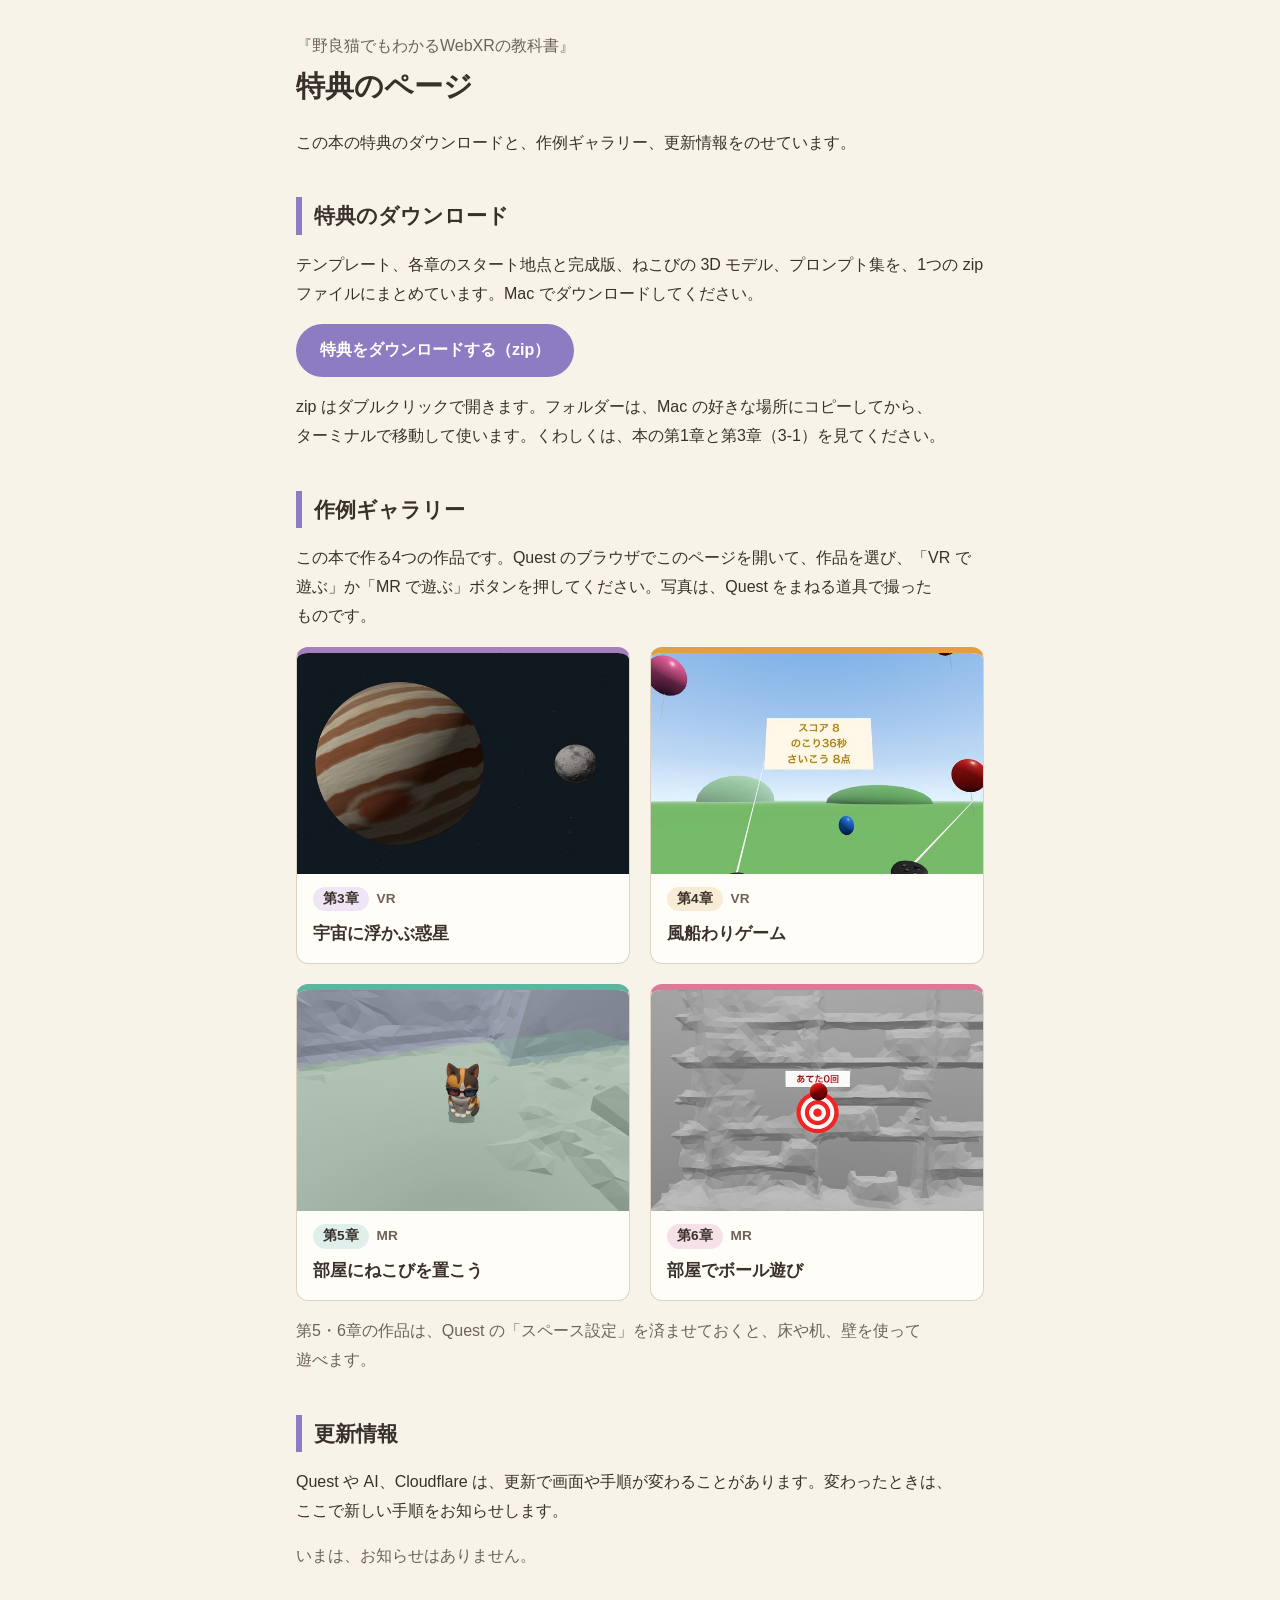
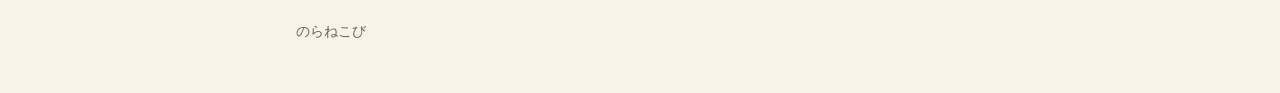
==== commit 46d9f5a5: "特典のページ: 特典のダウンロードを作例ギャラリーの上に移した" ====
--- a/index.html
+++ b/index.html
@@ -4,7 +4,7 @@
 <meta charset="utf-8">
 <meta name="viewport" content="width=device-width, initial-scale=1">
 <title>特典のページ｜野良猫でもわかるWebXRの教科書</title>
-<meta name="description" content="『野良猫でもわかるWebXRの教科書』の特典のページ。作例ギャラリー、特典のダウンロード、更新情報をのせています。">
+<meta name="description" content="『野良猫でもわかるWebXRの教科書』の特典のページ。特典のダウンロード、作例ギャラリー、更新情報をのせています。">
 <!-- 本の特典のページ（https://bb999.github.io/webxr-book/）。samples/tools/make-site.sh が、作例ギャラリーと特典の zip といっしょに組んで公開する -->
 <style>
   :root { --ink: #3a302a; --sub: #6d625a; --paper: #f8f3e8; --card: #fffdf8; --line: #ddd2c2; --accent: #8e7cc3; }
@@ -32,8 +32,15 @@
   <header>
     <p class="book">『野良猫でもわかるWebXRの教科書』</p>
     <h1>特典のページ</h1>
-    <p>この本の作例ギャラリーと、特典のダウンロード、更新情報をのせています。</p>
+    <p>この本の特典のダウンロードと、作例ギャラリー、更新情報をのせています。</p>
   </header>
+
+  <section>
+    <h2>特典のダウンロード</h2>
+    <p>テンプレート、各章のスタート地点と完成版、ねこびの 3D モデル、プロンプト集を、1つの zip ファイルにまとめています。Mac でダウンロードしてください。</p>
+    <p><a class="download" href="webxr-book-bonus.zip" download>特典をダウンロードする（zip）</a></p>
+    <p>zip はダブルクリックで開きます。フォルダーは、Mac の好きな場所にコピーしてから、ターミナルで移動して使います。くわしくは、本の第1章と第3章（3-1）を見てください。</p>
+  </section>
 
   <section>
     <h2>作例ギャラリー</h2>
@@ -48,13 +55,6 @@
   </section>
 
   <section>
-    <h2>特典のダウンロード</h2>
-    <p>テンプレート、各章のスタート地点と完成版、ねこびの 3D モデル、プロンプト集を、1つの zip ファイルにまとめています。Mac でダウンロードしてください。</p>
-    <p><a class="download" href="webxr-book-bonus.zip" download>特典をダウンロードする（zip）</a></p>
-    <p>zip はダブルクリックで開きます。フォルダーは、Mac の好きな場所にコピーしてから、ターミナルで移動して使います。くわしくは、本の第1章と第3章（3-1）を見てください。</p>
-  </section>
-
-  <section>
     <h2>更新情報</h2>
     <p>Quest や AI、Cloudflare は、更新で画面や手順が変わることがあります。変わったときは、ここで新しい手順をお知らせします。</p>
     <p class="empty">いまは、お知らせはありません。</p>
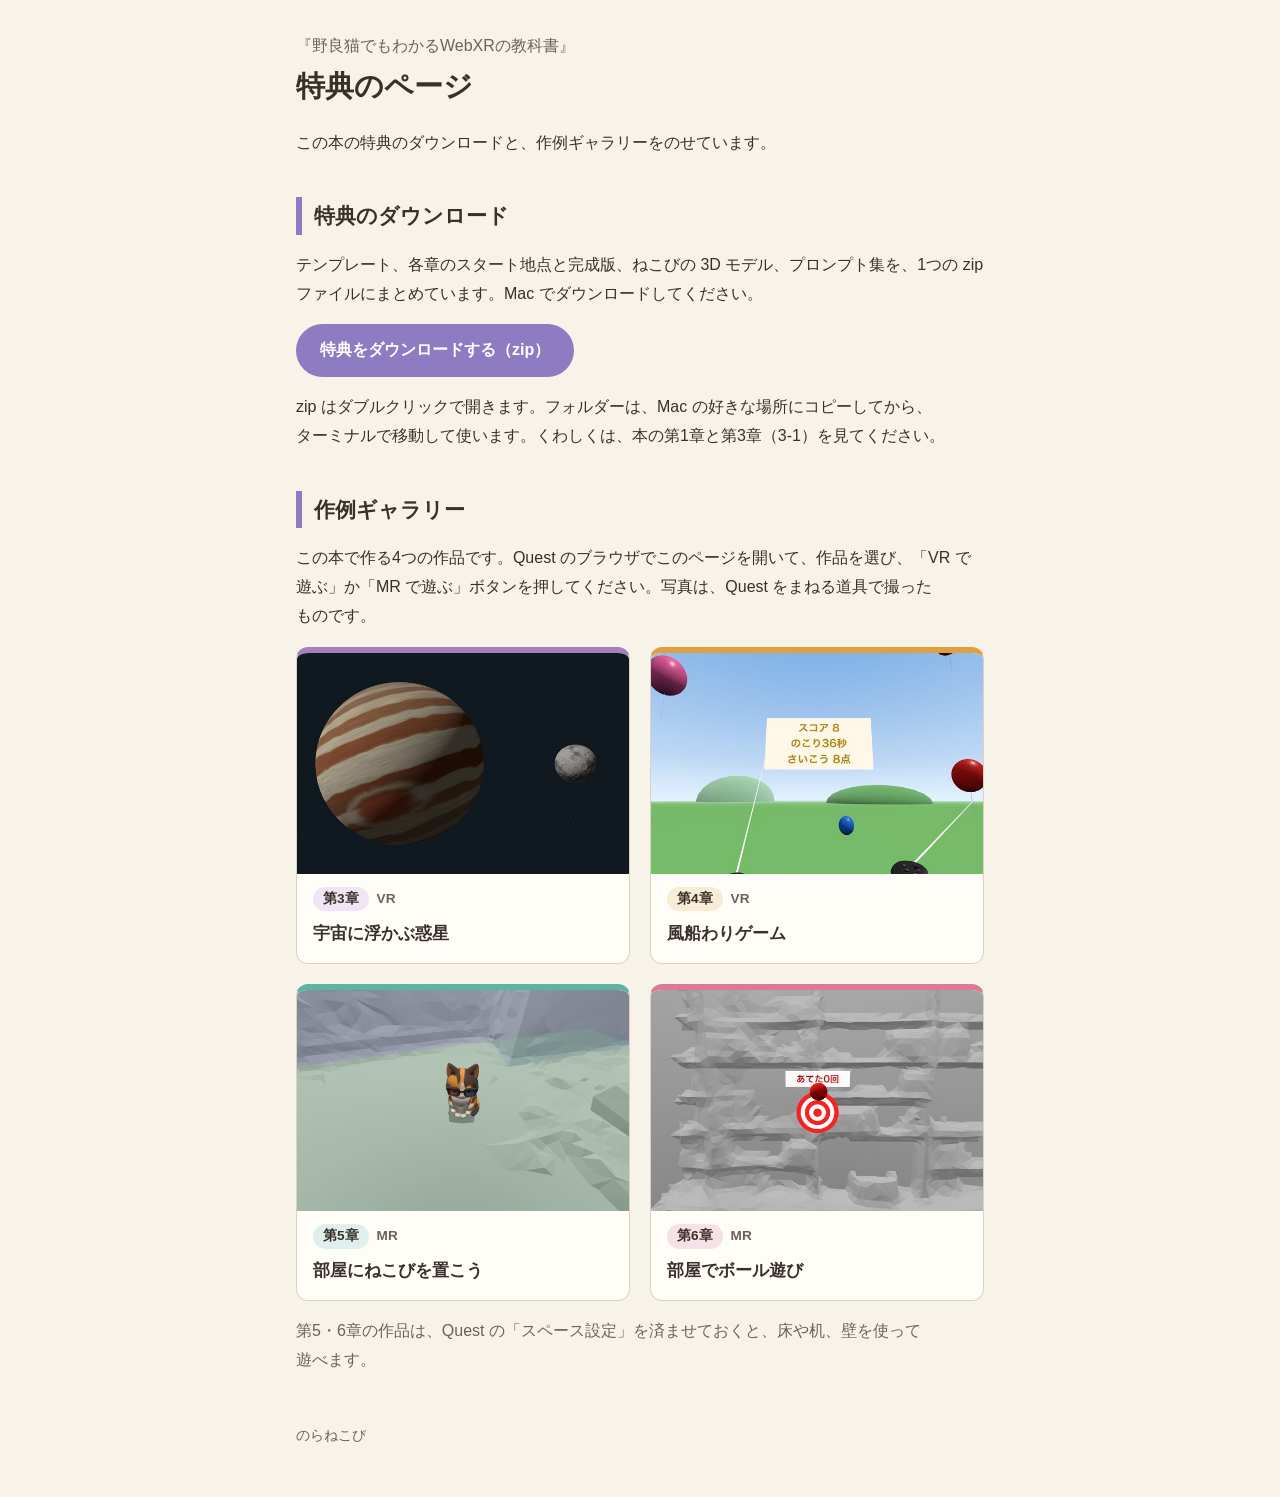
==== commit ff121267: "特典のページ: 更新情報の節を外した" ====
--- a/index.html
+++ b/index.html
@@ -4,7 +4,7 @@
 <meta charset="utf-8">
 <meta name="viewport" content="width=device-width, initial-scale=1">
 <title>特典のページ｜野良猫でもわかるWebXRの教科書</title>
-<meta name="description" content="『野良猫でもわかるWebXRの教科書』の特典のページ。特典のダウンロード、作例ギャラリー、更新情報をのせています。">
+<meta name="description" content="『野良猫でもわかるWebXRの教科書』の特典のページ。特典のダウンロードと、作例ギャラリーをのせています。">
 <!-- 本の特典のページ（https://bb999.github.io/webxr-book/）。samples/tools/make-site.sh が、作例ギャラリーと特典の zip といっしょに組んで公開する -->
 <style>
   :root { --ink: #3a302a; --sub: #6d625a; --paper: #f8f3e8; --card: #fffdf8; --line: #ddd2c2; --accent: #8e7cc3; }
@@ -32,7 +32,7 @@
   <header>
     <p class="book">『野良猫でもわかるWebXRの教科書』</p>
     <h1>特典のページ</h1>
-    <p>この本の特典のダウンロードと、作例ギャラリー、更新情報をのせています。</p>
+    <p>この本の特典のダウンロードと、作例ギャラリーをのせています。</p>
   </header>
 
   <section>
@@ -54,12 +54,6 @@
     <p class="note">第5・6章の作品は、Quest の「スペース設定」を済ませておくと、床や机、壁を使って遊べます。</p>
   </section>
 
-  <section>
-    <h2>更新情報</h2>
-    <p>Quest や AI、Cloudflare は、更新で画面や手順が変わることがあります。変わったときは、ここで新しい手順をお知らせします。</p>
-    <p class="empty">いまは、お知らせはありません。</p>
-  </section>
-
   <footer>のらねこび</footer>
 </main>
 </body>
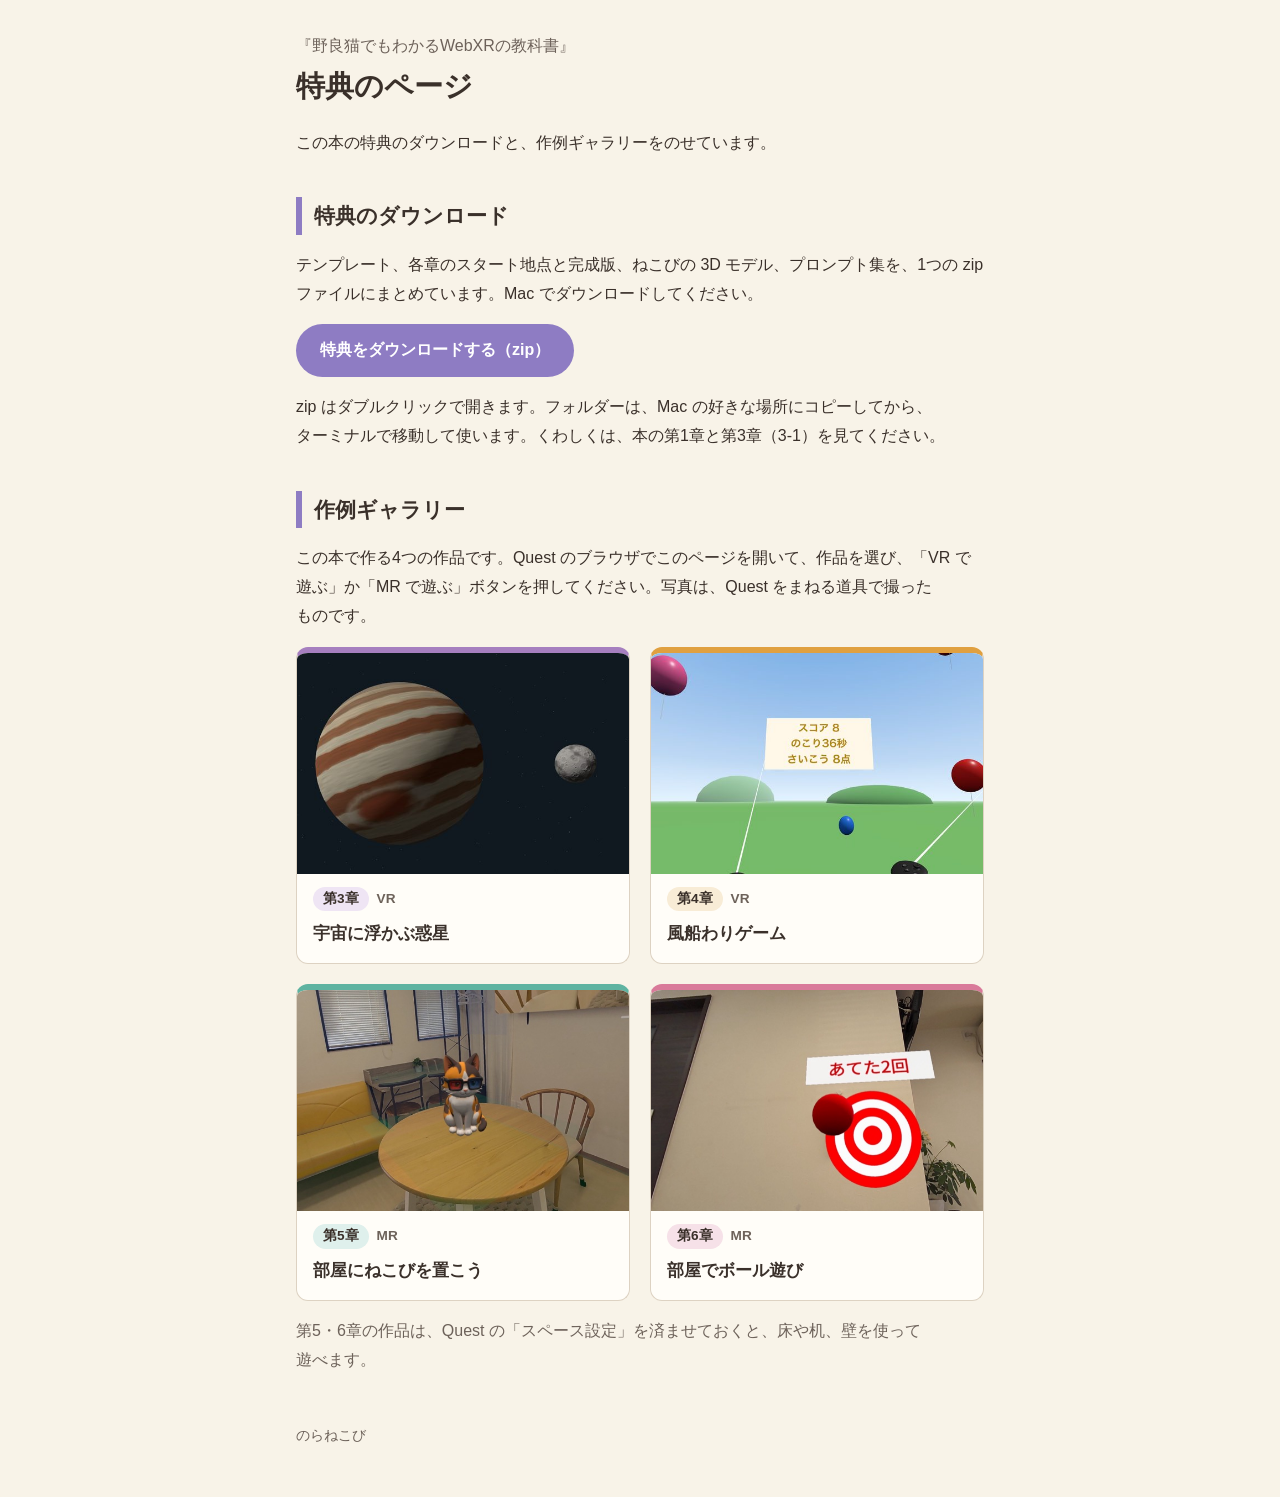
==== commit 167d591e: "第5・6章のカードを実機の写真にする" ====
--- a/index.html
+++ b/index.html
@@ -48,7 +48,7 @@
     <ul class="works">
       <li><a href="ch03/" style="--ch: #a67fbf; --pale: #efe5f4"><img src="img/ch03.jpg" alt="惑星と月が、暗い宇宙に浮かんでいる" loading="lazy"><span class="name"><span class="ch">第3章</span><span class="kind">VR</span><b>宇宙に浮かぶ惑星</b></span></a></li>
       <li><a href="ch04/" style="--ch: #e0a040; --pale: #f8ecd6"><img src="img/ch04.jpg" alt="青い空と原っぱに、風船が浮かんでいる" loading="lazy"><span class="name"><span class="ch">第4章</span><span class="kind">VR</span><b>風船わりゲーム</b></span></a></li>
-      <li><a href="ch05/" style="--ch: #5fb3a1; --pale: #dff0ec"><img src="img/ch05.jpg" alt="床にちょこんと座る、3D のねこび" loading="lazy"><span class="name"><span class="ch">第5章</span><span class="kind">MR</span><b>部屋にねこびを置こう</b></span></a></li>
+      <li><a href="ch05/" style="--ch: #5fb3a1; --pale: #dff0ec"><img src="img/ch05.jpg" alt="部屋の机の上に座る、3D のねこび" loading="lazy"><span class="name"><span class="ch">第5章</span><span class="kind">MR</span><b>部屋にねこびを置こう</b></span></a></li>
       <li><a href="ch06/" style="--ch: #d97a9a; --pale: #f6e1e8"><img src="img/ch06.jpg" alt="壁に的があり、手前に赤いボールがある" loading="lazy"><span class="name"><span class="ch">第6章</span><span class="kind">MR</span><b>部屋でボール遊び</b></span></a></li>
     </ul>
     <p class="note">第5・6章の作品は、Quest の「スペース設定」を済ませておくと、床や机、壁を使って遊べます。</p>
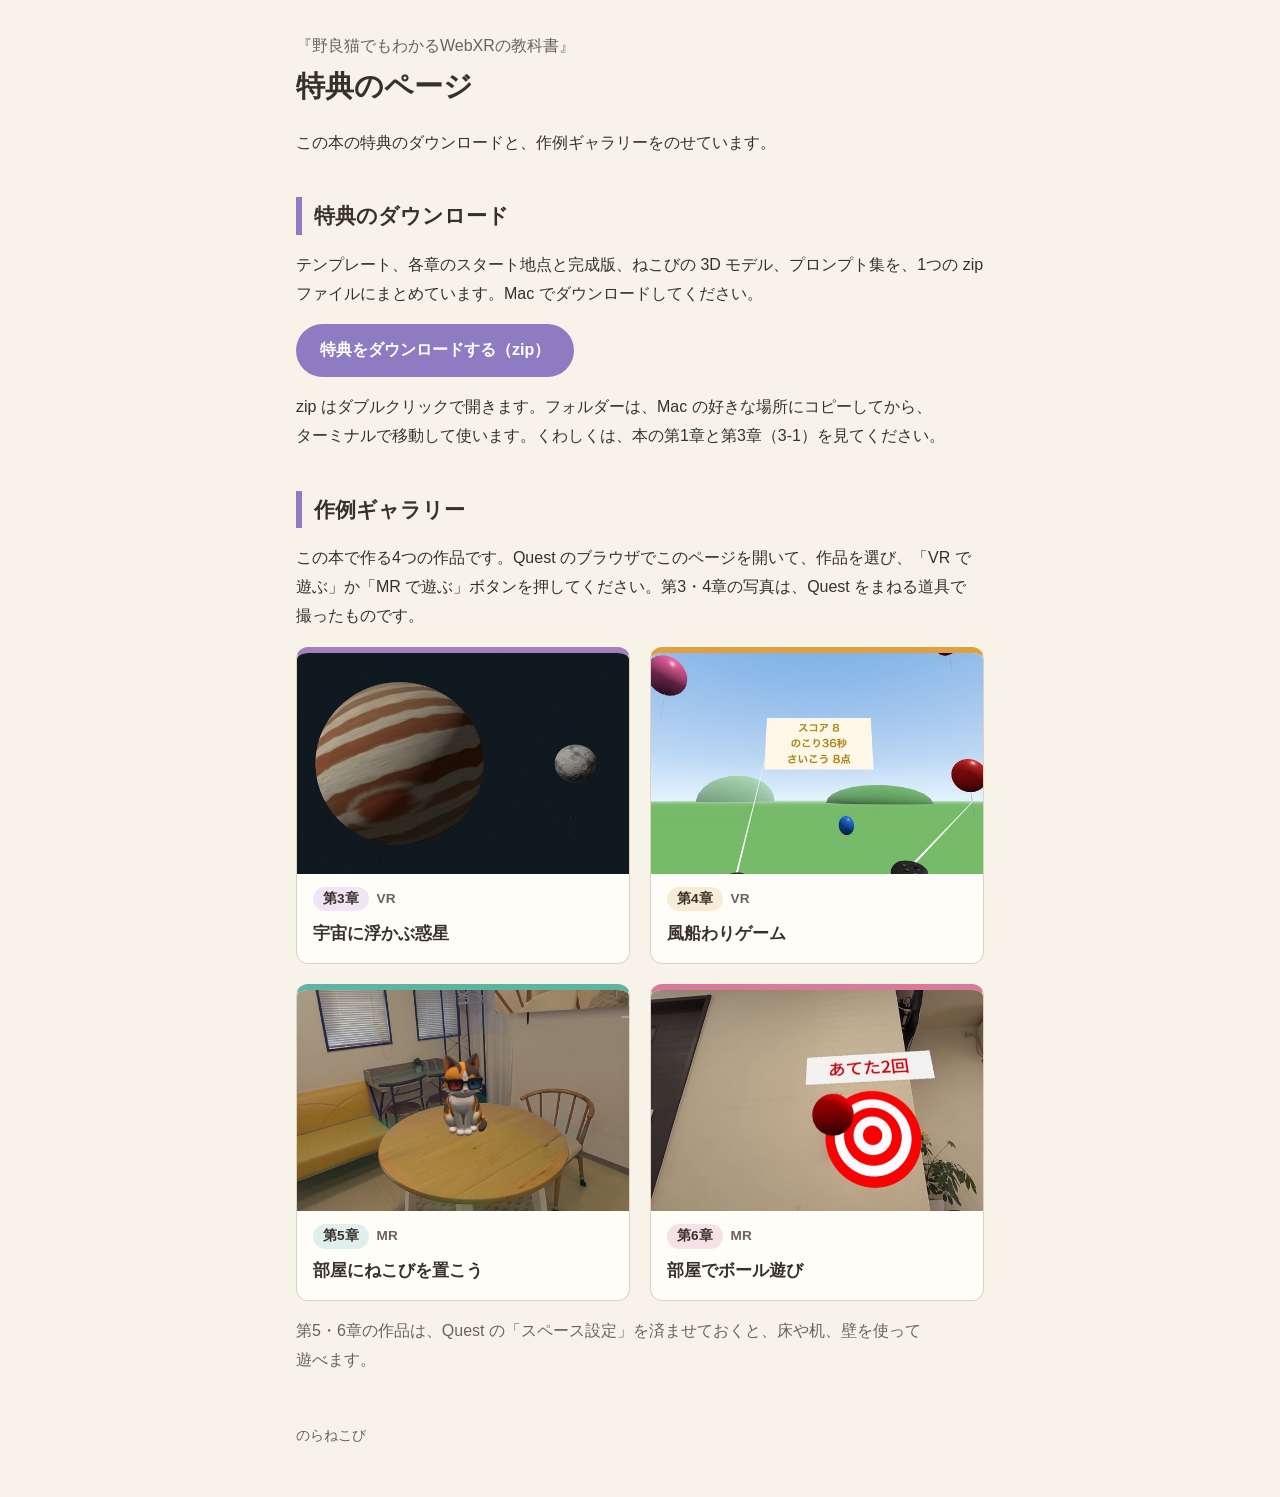
==== commit ae5aee92: "英語版の特典のページを足す、写真の説明を直す" ====
--- a/index.html
+++ b/index.html
@@ -44,7 +44,7 @@
 
   <section>
     <h2>作例ギャラリー</h2>
-    <p>この本で作る4つの作品です。Quest のブラウザでこのページを開いて、作品を選び、「VR で遊ぶ」か「MR で遊ぶ」ボタンを押してください。写真は、Quest をまねる道具で撮ったものです。</p>
+    <p>この本で作る4つの作品です。Quest のブラウザでこのページを開いて、作品を選び、「VR で遊ぶ」か「MR で遊ぶ」ボタンを押してください。第3・4章の写真は、Quest をまねる道具で撮ったものです。</p>
     <ul class="works">
       <li><a href="ch03/" style="--ch: #a67fbf; --pale: #efe5f4"><img src="img/ch03.jpg" alt="惑星と月が、暗い宇宙に浮かんでいる" loading="lazy"><span class="name"><span class="ch">第3章</span><span class="kind">VR</span><b>宇宙に浮かぶ惑星</b></span></a></li>
       <li><a href="ch04/" style="--ch: #e0a040; --pale: #f8ecd6"><img src="img/ch04.jpg" alt="青い空と原っぱに、風船が浮かんでいる" loading="lazy"><span class="name"><span class="ch">第4章</span><span class="kind">VR</span><b>風船わりゲーム</b></span></a></li>
